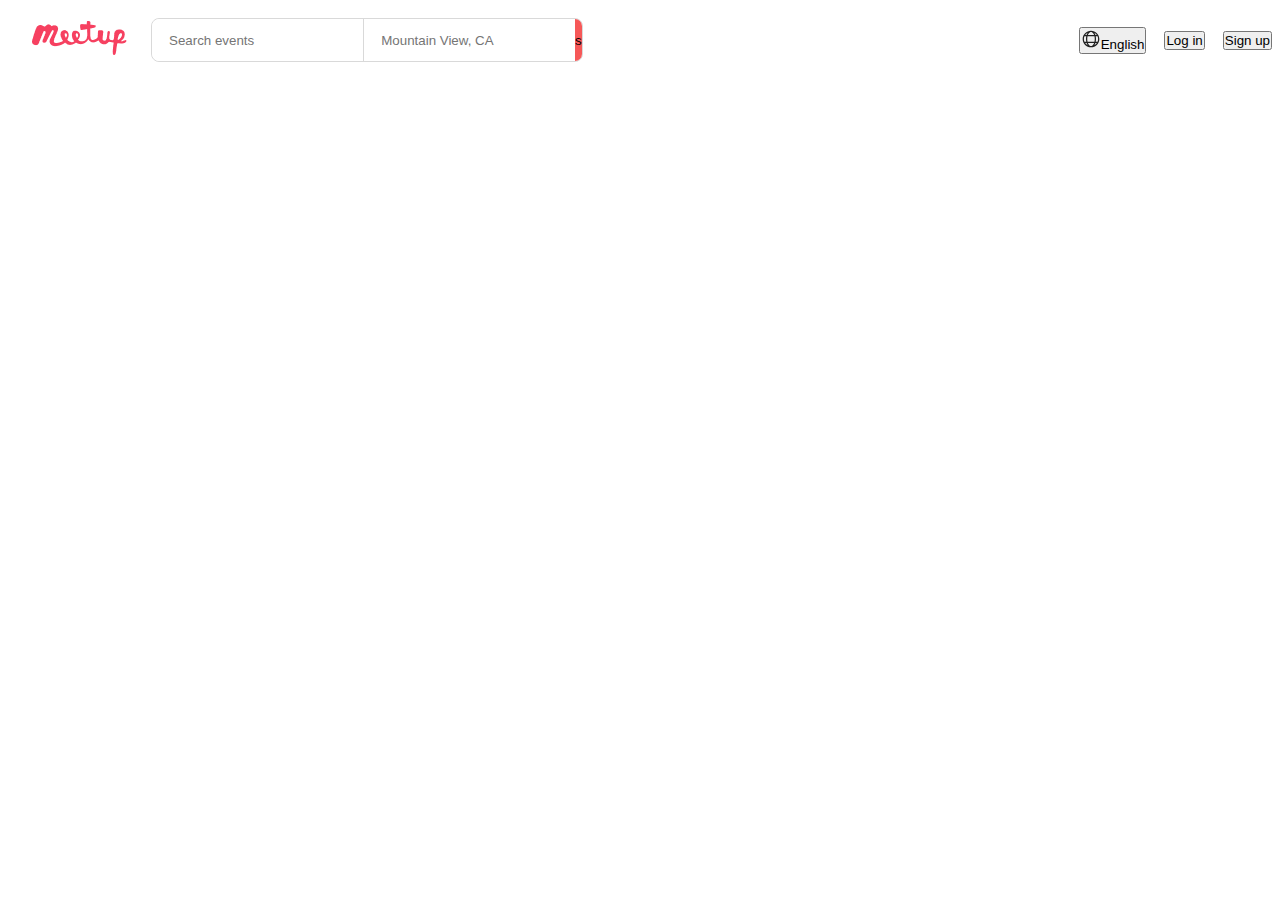
==== index.html @ 3c8dcd97 "init" ====
<!DOCTYPE html>
<html lang="en">
  <head>
    <meta charset="UTF-8" />
    <meta name="viewport" content="width=device-width, initial-scale=1.0" />

    <link rel="stylesheet" type="text/css" href="styles/style.css" />

    <title>Project</title>
  </head>
  <body>
    <header>
      <a href="!#" class="logo">
        <img src="./assets/img/logo.png" alt="logo" />
      </a>

      <div class="container-button">
        <button type="button">
          <img src="./assets/img/eng.svg" alt="Eng" />English
        </button>
        <button type="button">Log in</button>
        <button type="button">Sign up</button>
      </div>

      <form class="search-form header-form">
        <!-- <img class="left-logo" src="./assets/img/search.svg" alt="search" /> -->
        <input
          class="search-events"
          type="search"
          placeholder="Search events"
        />
        <input
          class="mountain-view"
          type="search"
          placeholder="Mountain View, CA"
        />
        <button class="btn-search-submit" type="submit">s</button>
        <!-- <img class="right-logo" src="./assets/img/search.svg" alt="search" /> -->
      </form>
    </header>

    <div class="container-content"></div>
    <footer class="container-fotter"></footer>
    <script src="./scripts/index.js"></script>
  </body>
</html>
---- styles/style.css ----
* {
  margin: 0;
  padding: 0;
  box-sizing: border-box;
}

header {
  max-width: 1520px;
  padding: 6px 8px;
  display: flex;
  flex-wrap: wrap;
  align-items: center;
  row-gap: 16px;
}

.logo {
  padding: 15px 24px;
  img {
    width: auto;
    height: auto;
    max-width: 100px;
    max-height: 35px;
  }

  @media (width >= 768px) {
    order: -2;
  }
}

.search-form {
  border: 1px solid #d9d9d9;
  border-radius: 8px;
  /* & > * {
    &:first-child {
      border-top-left-radius: 8px;
      border-bottom-left-radius: 8px;
    }
    &:last-child {
      border-top-right-radius: 8px;
      border-bottom-right-radius: 8px;
    }
  } */
}

.header-form {
  display: flex;
  justify-content: space-between;
  flex-basis: 100%;

  @media (width >= 768px) {
    flex-basis: auto;
    order: -1;

    .mountain-view {
      display: block;
    }
  }
}

/* .left-logo {
  position: absolute;
  top: 13px;
  left: 10px;
}

.right-logo {
  position: absolute;
  top: 13px;
  right: 10px;
} */

.search-events,
.mountain-view {
  width: 100%;
  outline: none;
  border: none;
  color: #707070;
  padding: 0 17px;
  height: 42px;
  border-radius: 8px;
  @media (width >= 768px) {
    max-width: 300px;
  }
}

.search-events {
}

.mountain-view {
  display: none;
  border-left: 1px solid #d9d9d9;
  border-radius: 0;
}

.btn-search-submit {
  aspect-ratio: 1;
  background-color: #f65858;
  border: none;
  border-top-right-radius: 8px;
  border-bottom-right-radius: 8px;
}

.container-button {
  display: flex;
  align-items: center;
  margin-left: auto;
  column-gap: 18px;
}
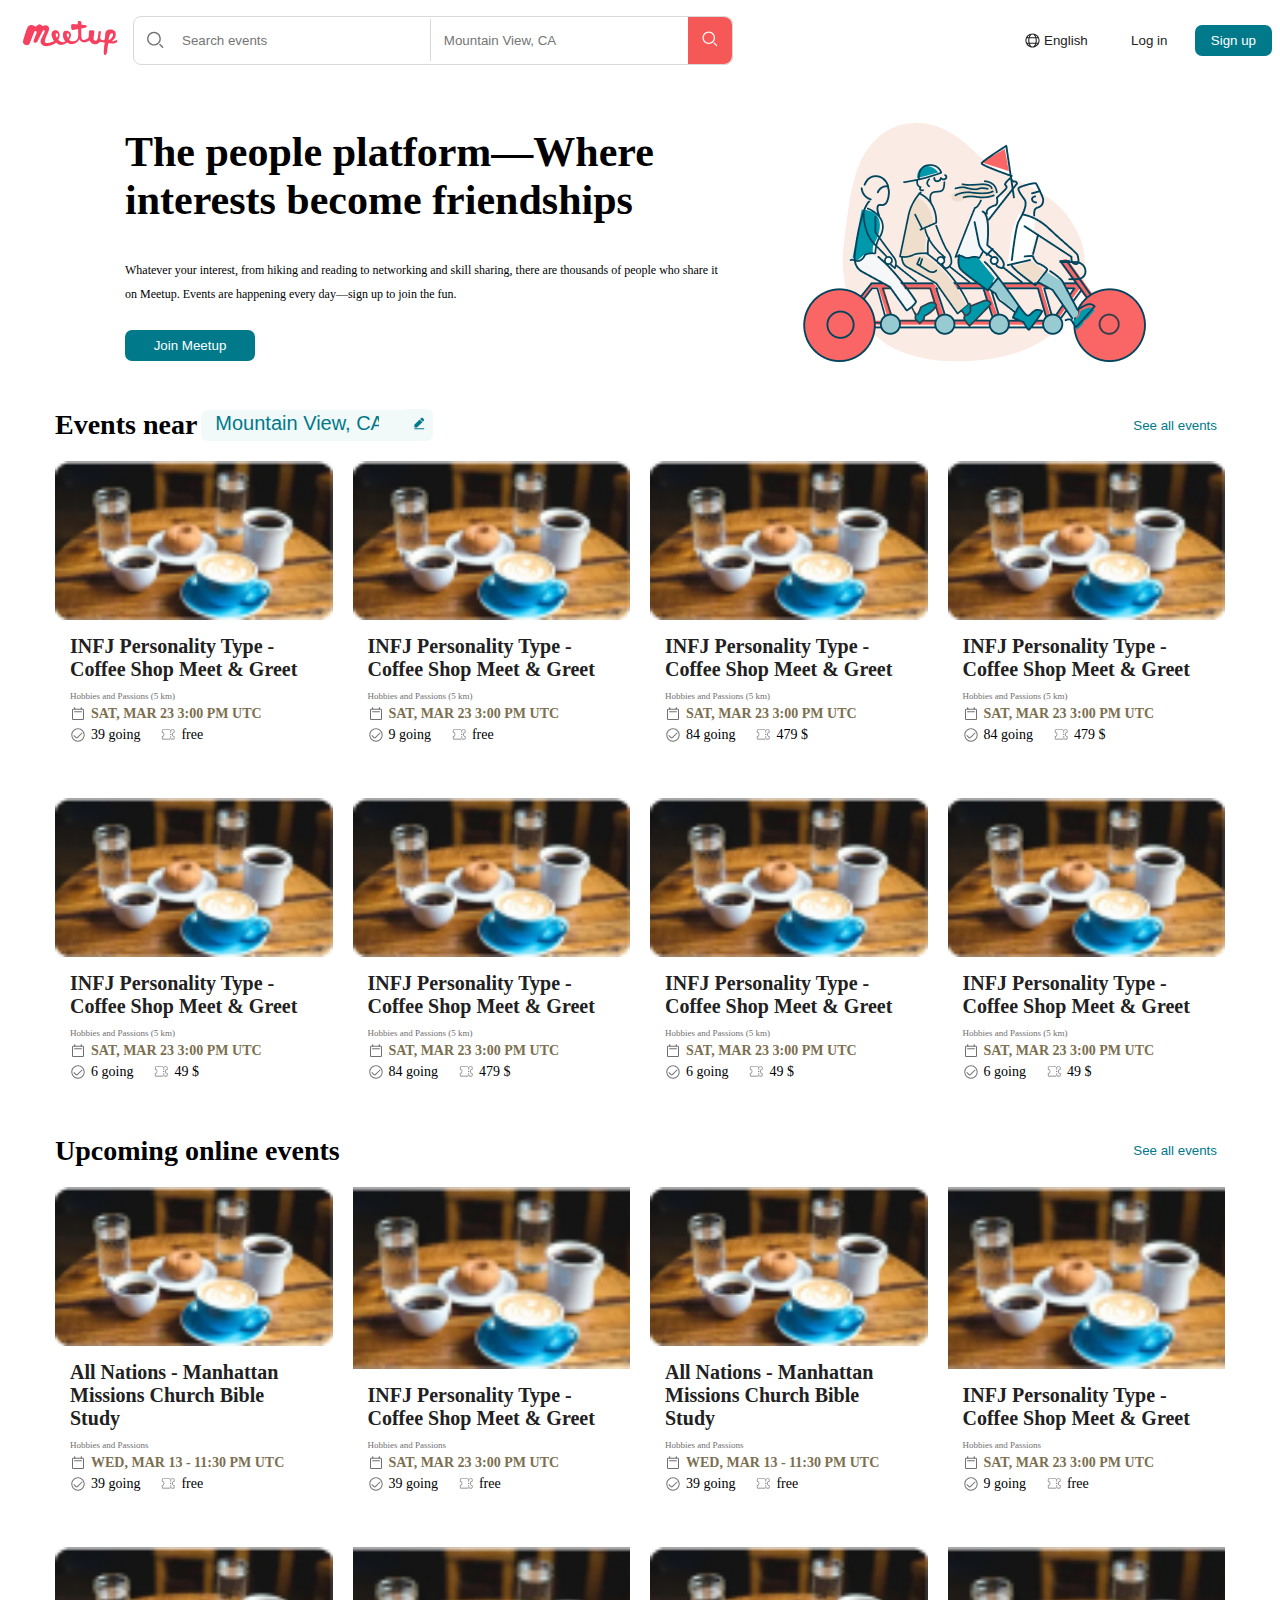
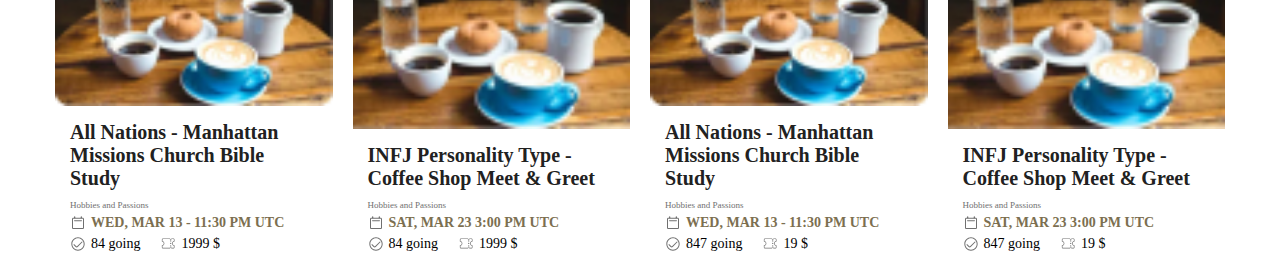
==== commit afc1c31e: "add events" ====
--- a/index.html
+++ b/index.html
@@ -15,15 +15,15 @@
       </a>
 
       <div class="container-button">
-        <button type="button">
+        <button class="language" type="button">
           <img src="./assets/img/eng.svg" alt="Eng" />English
         </button>
-        <button type="button">Log in</button>
-        <button type="button">Sign up</button>
+        <button class="log-in" type="button">Log in</button>
+        <button class="sing-up" type="button">Sign up</button>
       </div>
 
       <form class="search-form header-form">
-        <!-- <img class="left-logo" src="./assets/img/search.svg" alt="search" /> -->
+        <img class="search-logo" src="./assets/img/search.svg" alt="search" />
         <input
           class="search-events"
           type="search"
@@ -34,12 +34,54 @@
           type="search"
           placeholder="Mountain View, CA"
         />
-        <button class="btn-search-submit" type="submit">s</button>
-        <!-- <img class="right-logo" src="./assets/img/search.svg" alt="search" /> -->
+        <button class="btn-search-submit" type="submit">
+          <img src="./assets/img/w-logo-search.svg" alt="search" />
+        </button>
       </form>
     </header>
 
-    <div class="container-content"></div>
+    <div class="container-content">
+      <section class="uns-info">
+        <div class="info-container">
+          <h1>The people platform—Where interests become friendships</h1>
+          <p>
+            Whatever your interest, from hiking and reading to networking and
+            skill sharing, there are thousands of people who share it on Meetup.
+            Events are happening every day—sign up to join the fun.
+          </p>
+          <button class="sing-up" type="button">Join Meetup</button>
+        </div>
+        <img src="./assets/img/img-uns.png" alt="img uns" />
+      </section>
+      <section class="offline-events">
+        <div class="header-selection">
+          <h2>Events near</h2>
+          <form>
+            <input
+              class="mountain-view-section"
+              type="search"
+              placeholder="Mountain View, CA"
+            />
+            <button class="btn-search-section" type="submit">
+              <img src="./assets/img/pen.svg" alt="search" />
+            </button>
+          </form>
+          <button class="see-all-events-btn-offline-events" type="button">
+            See all events
+          </button>
+        </div>
+        <div class="container-event"></div>
+      </section>
+      <section class="online-events">
+        <div class="header-selection">
+          <h2>Upcoming online events</h2>
+          <button class="see-all-events-btn-online-events" type="button">
+            See all events
+          </button>
+        </div>
+        <div class="container-event-online"></div>
+      </section>
+    </div>
     <footer class="container-fotter"></footer>
     <script src="./scripts/index.js"></script>
   </body>
--- a/styles/style.css
+++ b/styles/style.css
@@ -4,17 +4,30 @@
   box-sizing: border-box;
 }
 
+body {
+  display: flex;
+  flex-direction: column;
+  align-items: center;
+}
+
+/* HEADER */
+
 header {
+  width: 100%;
   max-width: 1520px;
   padding: 6px 8px;
   display: flex;
   flex-wrap: wrap;
   align-items: center;
   row-gap: 16px;
+
+  @media (width >= 768px) {
+    flex-wrap: nowrap;
+  }
 }
 
 .logo {
-  padding: 15px 24px;
+  padding-left: 24px;
   img {
     width: auto;
     height: auto;
@@ -24,50 +37,37 @@
 
   @media (width >= 768px) {
     order: -2;
+    padding: 15px;
   }
 }
 
 .search-form {
   border: 1px solid #d9d9d9;
   border-radius: 8px;
-  /* & > * {
-    &:first-child {
-      border-top-left-radius: 8px;
-      border-bottom-left-radius: 8px;
-    }
-    &:last-child {
-      border-top-right-radius: 8px;
-      border-bottom-right-radius: 8px;
-    }
-  } */
+
+  .search-logo {
+    padding: 0 10px;
+  }
 }
 
 .header-form {
   display: flex;
+  align-items: center;
   justify-content: space-between;
   flex-basis: 100%;
 
   @media (width >= 768px) {
     flex-basis: auto;
+    width: 100%;
+    max-width: 600px;
     order: -1;
 
     .mountain-view {
       display: block;
-    }
-  }
-}
-
-/* .left-logo {
-  position: absolute;
-  top: 13px;
-  left: 10px;
-}
-
-.right-logo {
-  position: absolute;
-  top: 13px;
-  right: 10px;
-} */
+      padding-left: 13px;
+    }
+  }
+}
 
 .search-events,
 .mountain-view {
@@ -75,15 +75,13 @@
   outline: none;
   border: none;
   color: #707070;
-  padding: 0 17px;
+
   height: 42px;
   border-radius: 8px;
   @media (width >= 768px) {
     max-width: 300px;
-  }
-}
-
-.search-events {
+    padding: 0 5px;
+  }
 }
 
 .mountain-view {
@@ -98,11 +96,344 @@
   border: none;
   border-top-right-radius: 8px;
   border-bottom-right-radius: 8px;
+  padding: 14px;
+  cursor: pointer;
 }
 
 .container-button {
   display: flex;
   align-items: center;
   margin-left: auto;
-  column-gap: 18px;
-}
+  column-gap: 8px;
+
+  button {
+    border: none;
+    background-color: #ffffff;
+    color: #212121;
+    padding: 5px 10px;
+    min-width: 75px;
+    cursor: pointer;
+    @media (width >= 768px) {
+      padding: 8px 16px;
+    }
+  }
+  .language {
+    display: flex;
+    align-items: center;
+    img {
+      width: 17px;
+      height: 17px;
+      margin-right: 3px;
+    }
+  }
+  .sing-up {
+    background-color: #00798a;
+    color: #ffffff;
+    border-radius: 7px;
+  }
+}
+
+/* CONTENT */
+
+.container-content {
+  padding: 0 15px;
+  max-width: 1200px;
+  display: flex;
+  flex-direction: column;
+  align-items: center;
+}
+
+.uns-info {
+  margin-top: 30px;
+  display: flex;
+  flex-direction: column;
+  align-items: center;
+  row-gap: 10px;
+  .info-container {
+    & > h1 {
+      font-size: 25px;
+    }
+    & > p {
+      margin-top: 10px;
+      font-size: 12px;
+      line-height: 24px;
+    }
+
+    & > button {
+      display: none;
+      background-color: #00798a;
+      color: #ffffff;
+      border-radius: 7px;
+      padding: 8px 16px;
+      border: none;
+      max-width: 130px;
+      cursor: pointer;
+    }
+  }
+
+  & > img {
+    max-width: 215px;
+  }
+
+  @media (width >= 768px) {
+    flex-direction: row;
+    column-gap: 50px;
+    & > img {
+      max-width: 400px;
+    }
+    .info-container {
+      display: flex;
+      flex-direction: column;
+      max-width: 600px;
+      row-gap: 24px;
+
+      & > h1 {
+        font-size: 42px;
+      }
+      & > p {
+        margin-top: 10px;
+        font-size: 12px;
+        line-height: 24px;
+      }
+
+      & > button {
+        display: block;
+      }
+    }
+  }
+}
+
+.offline-events {
+  margin-top: 30px;
+  width: 100%;
+
+  .header-selection {
+    display: flex;
+    align-items: center;
+
+    & > h2 {
+      font-size: 20px;
+      @media (width >= 768px) {
+        font-size: 28px;
+      }
+    }
+
+    & > form {
+      padding-left: 4px;
+      display: flex;
+      align-items: center;
+
+      & > input {
+        padding: 8px 14px;
+        outline-style: none;
+        background-color: rgba(151, 202, 209, 0.12);
+        border: none;
+        border-top-left-radius: 6px;
+        border-bottom-left-radius: 6px;
+      }
+
+      & > input::placeholder {
+        color: #00798a;
+        font-size: 14px;
+        @media (width >= 768px) {
+          font-size: 20px;
+        }
+      }
+
+      .btn-search-section {
+        aspect-ratio: 1;
+        background-color: rgba(151, 202, 209, 0.12);
+        border: none;
+        border-top-right-radius: 6px;
+        border-bottom-right-radius: 6px;
+        padding: 8px;
+        cursor: pointer;
+      }
+    }
+  }
+
+  .container-event {
+    display: grid;
+    grid-template-columns: repeat(auto-fit, minmax(370px, 1fr));
+    margin-top: 10px;
+    grid-gap: 20px;
+
+    @media (width >= 768px) {
+      grid-template-columns: repeat(4, 1fr);
+    }
+  }
+}
+.event-card {
+  border-top: 1px solid #d9d9d9;
+  padding: 10px 0;
+  overflow: hidden;
+  display: flex;
+  align-items: center;
+  @media (width >= 768px) {
+    flex-direction: column;
+    border: none;
+  }
+}
+
+.event-card img {
+  height: 80px;
+  object-fit: cover;
+  @media (width >= 768px) {
+    width: 100%;
+    height: 100%;
+  }
+}
+
+.event-info {
+  padding: 15px;
+  @media (width >= 768px) {
+    display: flex;
+    flex-direction: column;
+  }
+}
+
+.event-date {
+  font-weight: bold;
+  margin-bottom: 5px;
+  color: #7c6f50;
+  font-size: 9px;
+  text-transform: uppercase;
+  line-height: 13px;
+
+  @media (width >= 768px) {
+    font-size: 14px;
+    display: flex;
+    align-items: center;
+  }
+
+  img {
+    order: -1;
+    @media (width >= 768px) {
+      width: 16px;
+      margin-right: 5px;
+    }
+  }
+}
+
+.event-title {
+  font-size: 10px;
+  margin-bottom: 10px;
+  color: #212121;
+  @media (width >= 768px) {
+    order: -2;
+    font-size: 20px;
+    font-weight: bold;
+  }
+}
+
+.event-type {
+  display: flex;
+  @media (width >= 768px) {
+    display: none;
+  }
+  & > img {
+    order: -1;
+    width: 10px;
+    height: 10px;
+    margin-right: 3px;
+  }
+}
+
+.event-details {
+  @media (width >= 768px) {
+    order: -1;
+    font-size: 14px;
+  }
+}
+
+.event-wraps {
+  @media (width >= 768px) {
+    font-size: 14px;
+    display: flex;
+    align-items: center;
+    column-gap: 20px;
+  }
+
+  img {
+    order: -1;
+    @media (width >= 768px) {
+      width: 16px;
+      margin-right: 5px;
+    }
+  }
+
+  p {
+    display: flex;
+  }
+}
+
+.event-details,
+.event-type,
+.event-attendees {
+  margin-bottom: 5px;
+  color: #707070;
+  font-size: 9px;
+}
+
+.event-count {
+  color: #707070;
+  font-size: 9px;
+  text-align: center;
+  border: none;
+  background-color: #ffffff;
+  cursor: pointer;
+  @media (width >= 768px) {
+    display: none;
+  }
+}
+
+.online-events {
+  margin-top: 30px;
+  width: 100%;
+
+  .header-selection {
+    display: flex;
+    justify-content: space-between;
+    align-items: center;
+    & > h2 {
+      font-size: 20px;
+      @media (width >= 768px) {
+        font-size: 28px;
+      }
+    }
+  }
+
+  .container-event-online {
+    display: grid;
+    grid-template-columns: repeat(auto-fit, minmax(370px, 1fr));
+    grid-gap: 20px;
+    margin-top: 10px;
+    @media (width >= 768px) {
+      grid-template-columns: repeat(4, 1fr);
+    }
+  }
+}
+.see-all-events-btn-online-events {
+  display: none;
+  border: none;
+  background-color: #ffffff;
+  padding: 4px 8px;
+  cursor: pointer;
+  color: #00798a;
+  @media (width >= 768px) {
+    display: block;
+  }
+}
+
+.see-all-events-btn-offline-events {
+  display: none;
+  border: none;
+  background-color: #ffffff;
+  padding: 4px 8px;
+  cursor: pointer;
+  color: #00798a;
+  margin-left: auto;
+  @media (width >= 768px) {
+    display: block;
+  }
+}
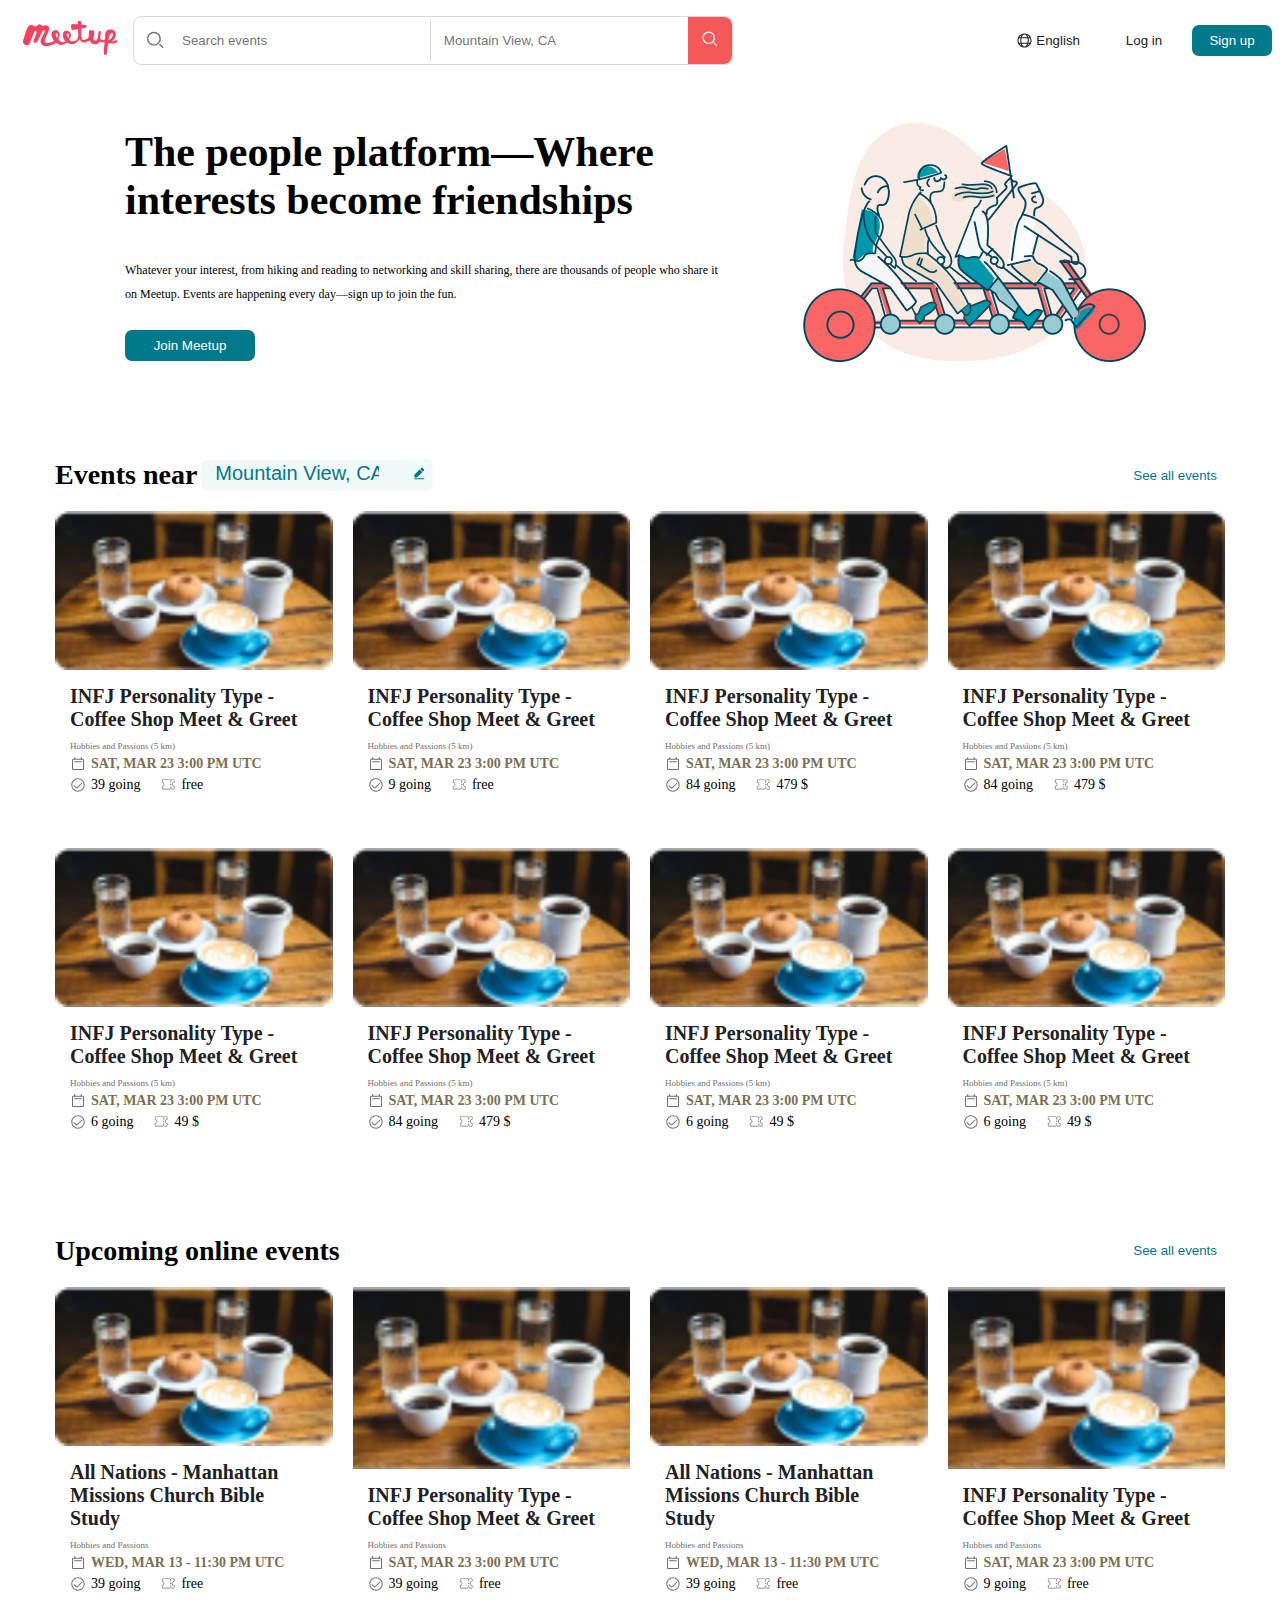
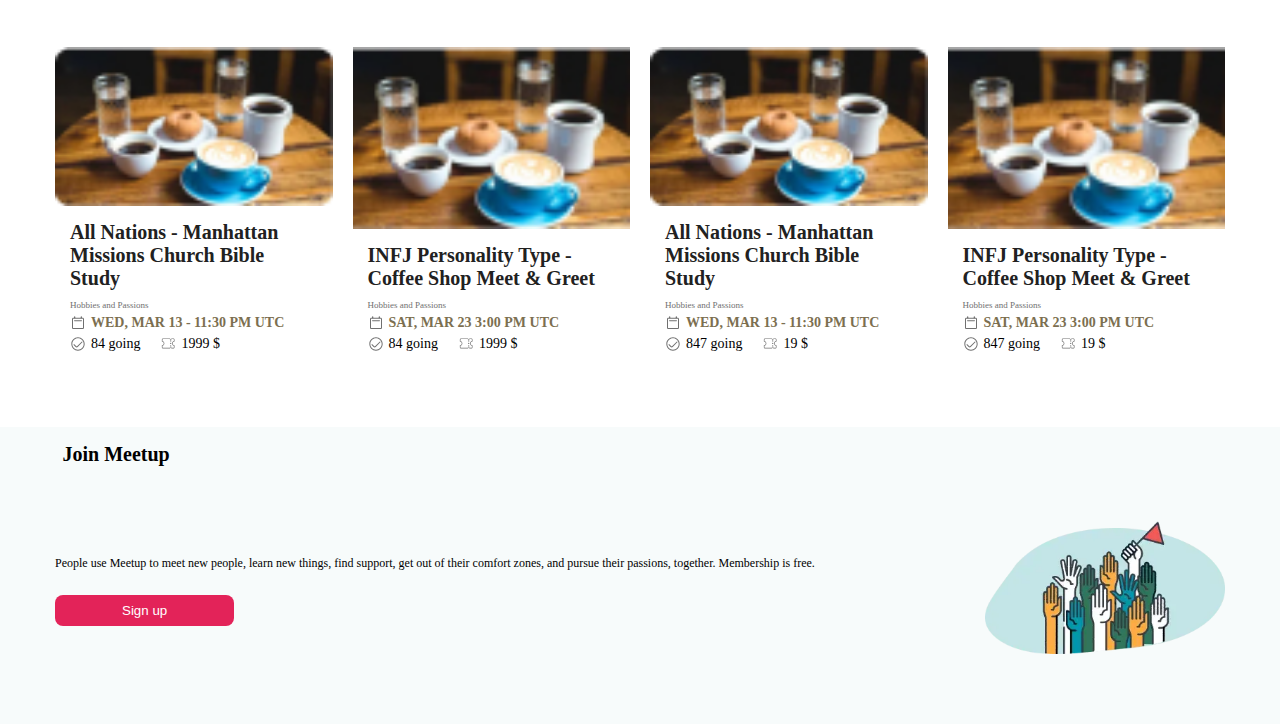
==== commit 81b6df55: "add join-us" ====
--- a/index.html
+++ b/index.html
@@ -82,6 +82,23 @@
         <div class="container-event-online"></div>
       </section>
     </div>
+    <section class="join-uns">
+      <div class="container-content">
+        <h2>Join Meetup</h2>
+        <div class="cont-cont-join-uns">
+          <img src="./assets/img/joinMeetup.png" alt="joinMeetup" />
+          <div class="text-wrap">
+            <p>
+              People use Meetup to meet new people, learn new things, find
+              support, get out of their comfort zones, and pursue their
+              passions, together. Membership is free.
+            </p>
+            <button class="join-uns-btn" type="button">Sign up</button>
+          </div>
+        </div>
+      </div>
+    </section>
+
     <footer class="container-fotter"></footer>
     <script src="./scripts/index.js"></script>
   </body>
--- a/styles/style.css
+++ b/styles/style.css
@@ -111,7 +111,7 @@
     background-color: #ffffff;
     color: #212121;
     padding: 5px 10px;
-    min-width: 75px;
+    min-width: 80px;
     cursor: pointer;
     @media (width >= 768px) {
       padding: 8px 16px;
@@ -141,6 +141,9 @@
   display: flex;
   flex-direction: column;
   align-items: center;
+  row-gap: 50px;
+  margin-bottom: 50px;
+  width: 100%;
 }
 
 .uns-info {
@@ -420,6 +423,7 @@
   padding: 4px 8px;
   cursor: pointer;
   color: #00798a;
+
   @media (width >= 768px) {
     display: block;
   }
@@ -437,3 +441,59 @@
     display: block;
   }
 }
+
+.join-uns {
+  background-color: rgba(151, 202, 209, 0.08);
+  width: 100%;
+  display: flex;
+  flex-direction: column;
+  align-items: center;
+
+  h2 {
+    font-size: 20px;
+    margin-top: 16px;
+    width: 100%;
+    margin-left: 15px;
+  }
+
+  img {
+    max-width: 240px;
+  }
+
+  .text-wrap {
+    display: flex;
+    flex-direction: column;
+    align-items: center;
+
+    p {
+      font-size: 12px;
+      line-height: 24px;
+      margin-bottom: 20px;
+      margin-top: 7px;
+    }
+
+    @media (width >= 768px) {
+      align-items: flex-start;
+    }
+  }
+}
+
+.cont-cont-join-uns {
+  display: flex;
+  flex-direction: column;
+  align-items: center;
+  justify-content: space-between;
+  margin-bottom: 20px;
+  width: 100%;
+  @media (width >= 768px) {
+    flex-direction: row-reverse;
+  }
+}
+
+.join-uns-btn {
+  background-color: #e32359;
+  padding: 8px 67px;
+  color: #ffffff;
+  border: none;
+  border-radius: 8px;
+}
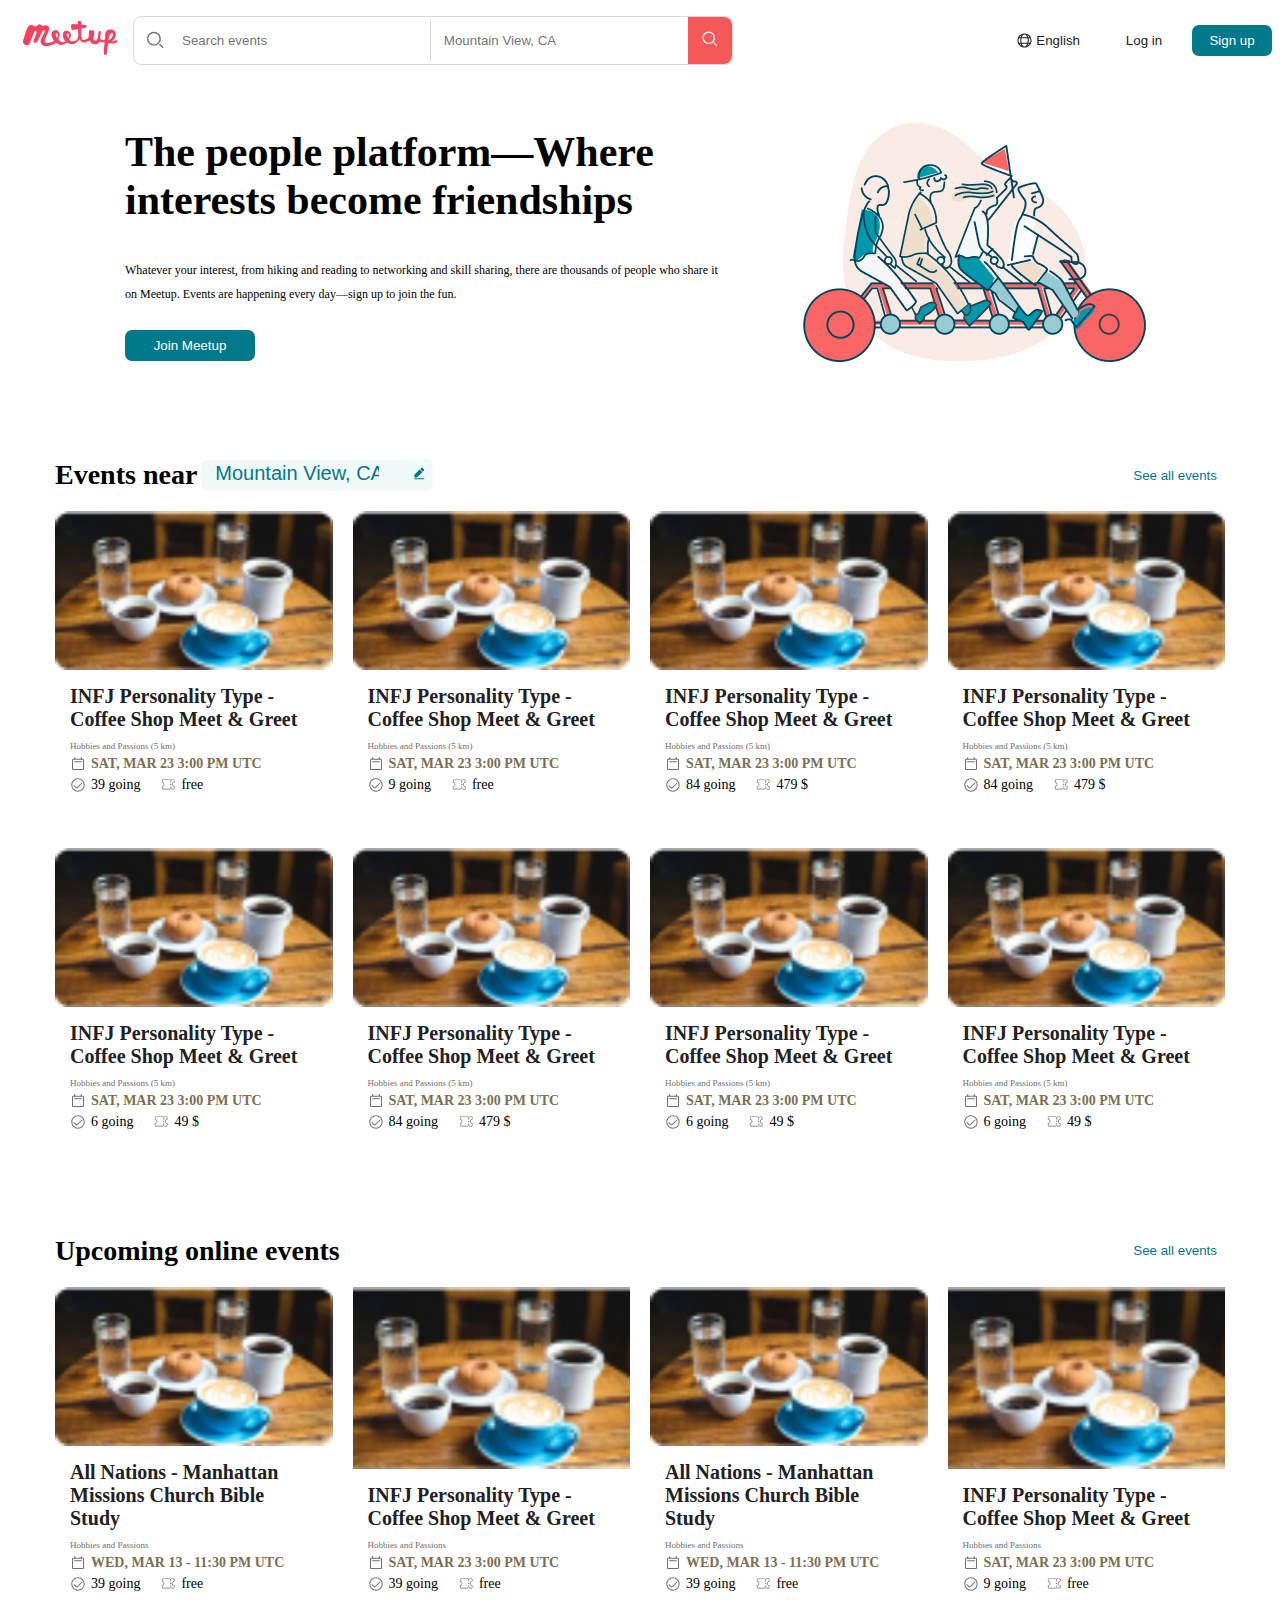
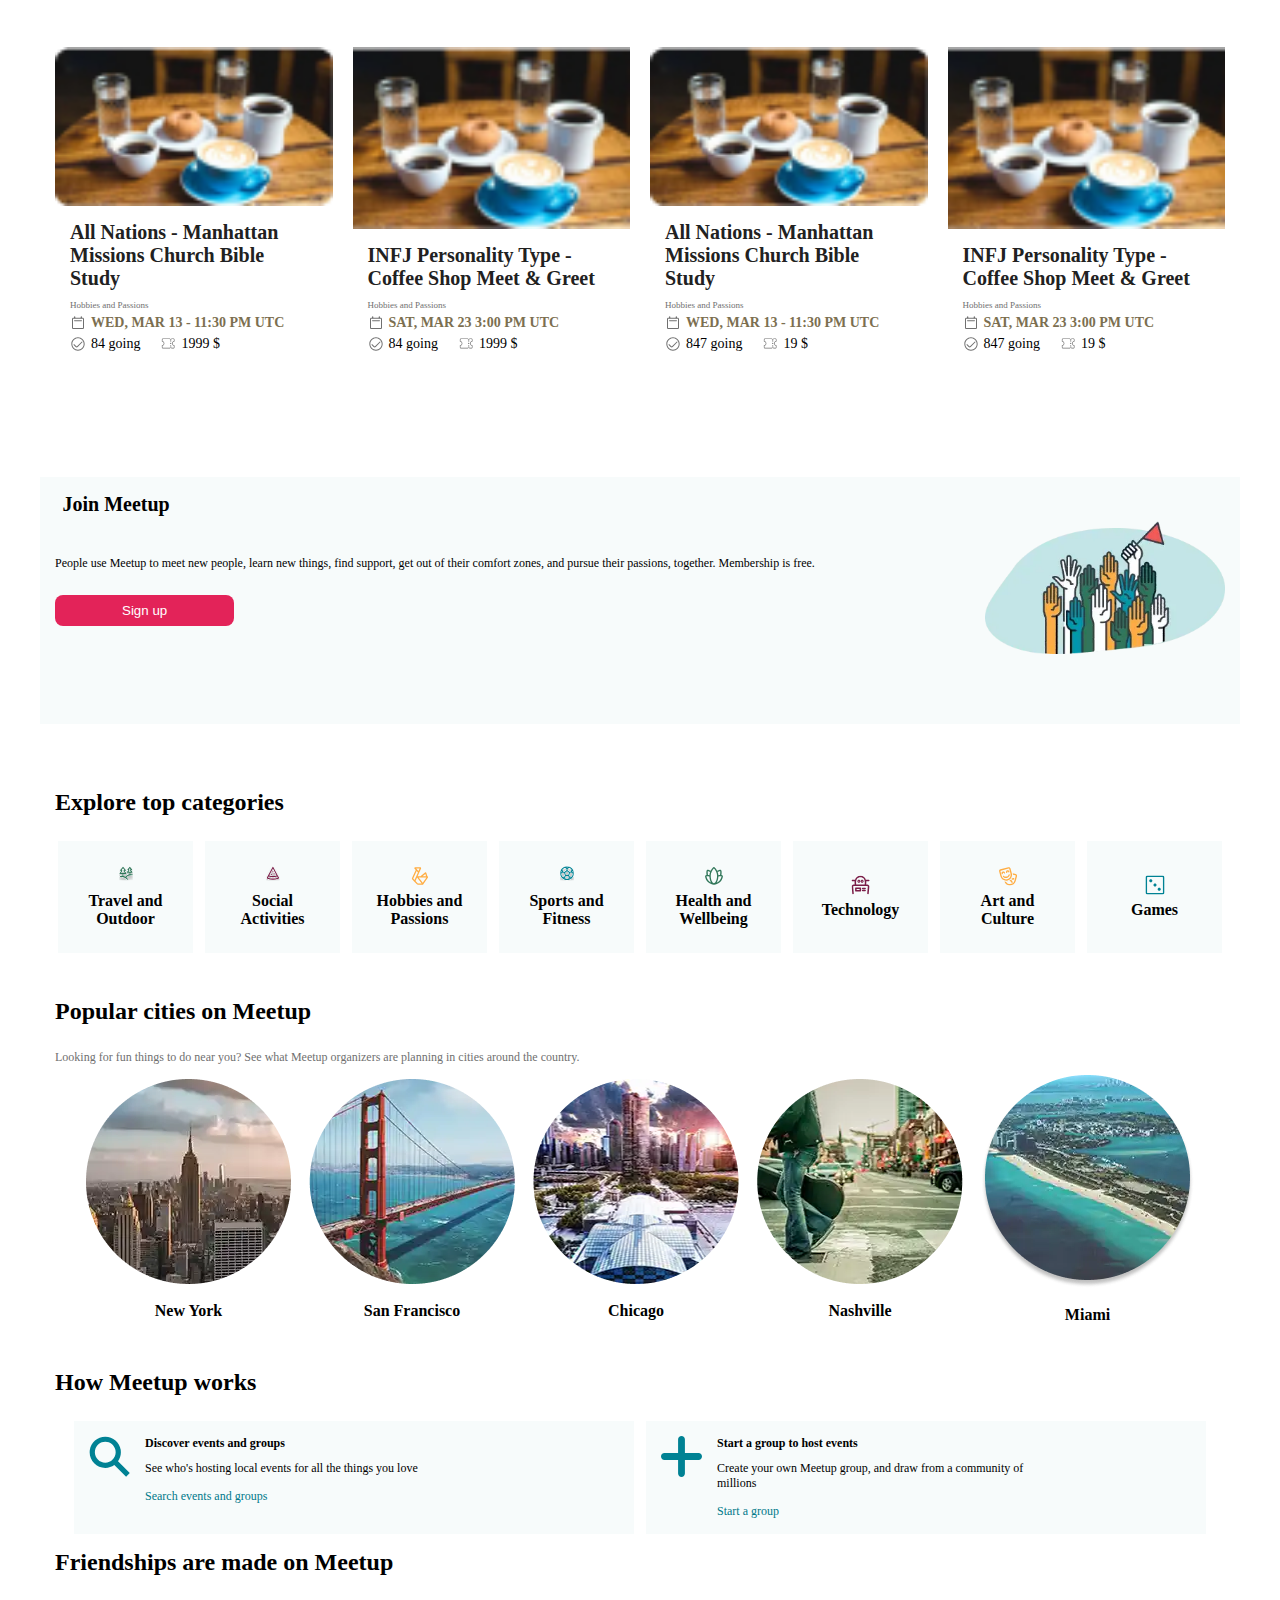
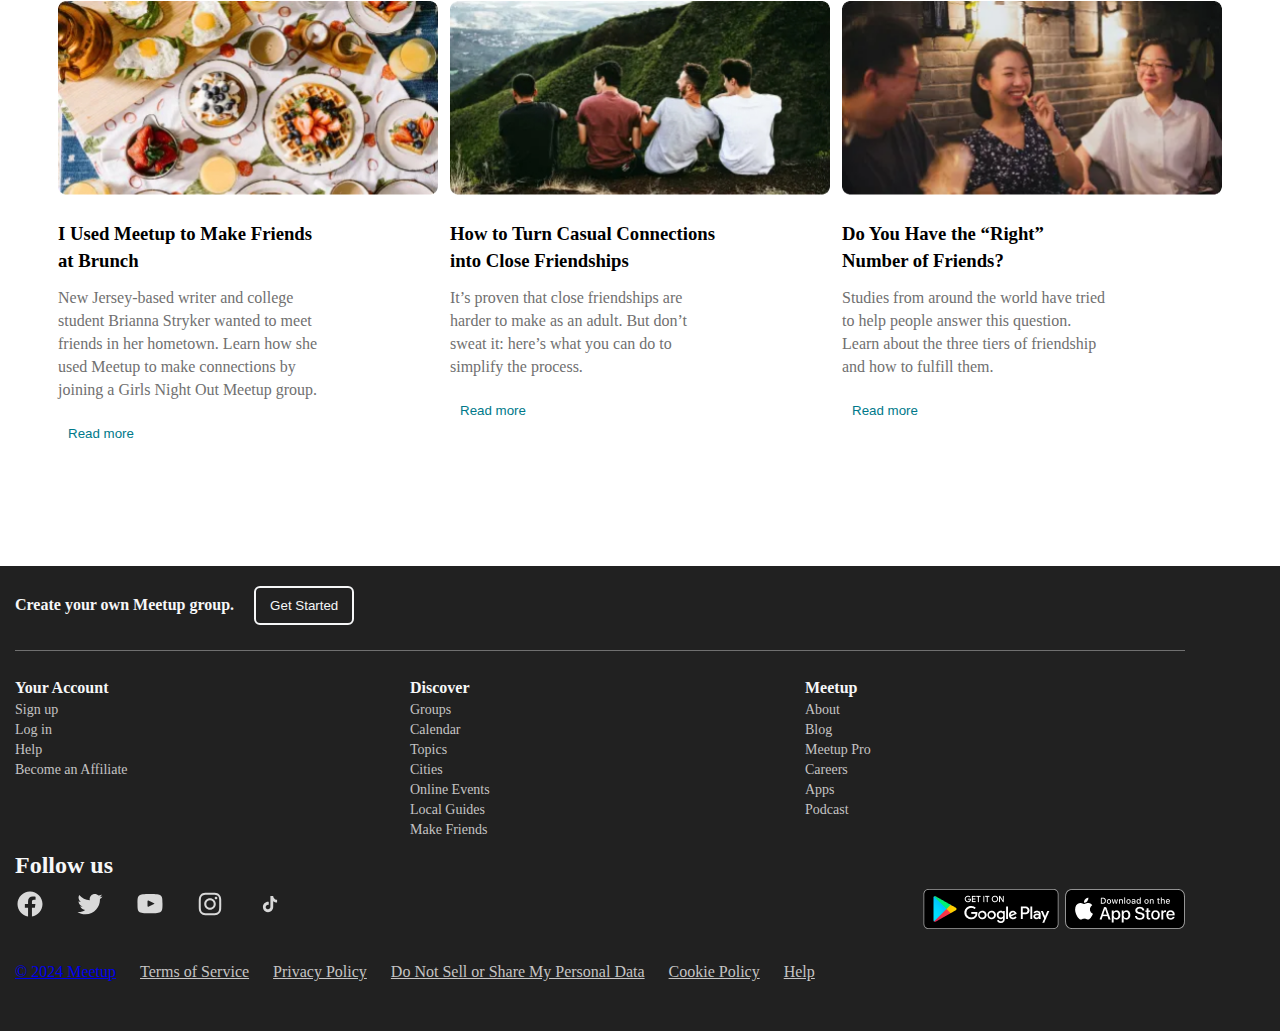
==== commit f790f8c1: "first page" ====
--- a/index.html
+++ b/index.html
@@ -99,7 +99,195 @@
       </div>
     </section>
 
-    <footer class="container-fotter"></footer>
+    <div class="container-content">
+      <h2 class="sub-header">Explore top categories</h2>
+      <section class="categories">
+        <div class="category">
+          <img src="./assets/img/travel_and_outdoor.svg.svg" alt="icon" />
+          <h4>Travel and Outdoor</h4>
+        </div>
+        <div class="category">
+          <img src="./assets/img/social_activities.svg.svg" alt="icon" />
+          <h4>Social Activities</h4>
+        </div>
+        <div class="category">
+          <img src="./assets/img/hobbies_and_passions.svg.svg" alt="icon" />
+          <h4>Hobbies and Passions</h4>
+        </div>
+        <div class="category">
+          <img src="./assets/img/sports_and_fitness.svg.svg" alt="icon" />
+          <h4>Sports and Fitness</h4>
+        </div>
+        <div class="category">
+          <img src="./assets/img/health_and_wellness.svg.svg" alt="icon" />
+          <h4>Health and Wellbeing</h4>
+        </div>
+        <div class="category">
+          <img src="./assets/img/technology.svg.svg" alt="icon" />
+          <h4>Technology</h4>
+        </div>
+        <div class="category">
+          <img src="./assets/img/art_and_culture.svg.svg" alt="icon" />
+          <h4>Art and Culture</h4>
+        </div>
+        <div class="category">
+          <img src="./assets/img/games.svg.svg" alt="icon" />
+          <h4>Games</h4>
+        </div>
+      </section>
+
+      <h2 class="sub-header">Popular cities on Meetup</h2>
+      <p class="info-section">
+        Looking for fun things to do near you? See what Meetup organizers are
+        planning in cities around the country.
+      </p>
+      <section class="cities">
+        <div class="city">
+          <img src="./assets/img/new_york.png" alt="city" />
+          <h4>New York</h4>
+        </div>
+        <div class="city">
+          <img src="./assets/img/san_francisco.png" alt="city" />
+          <h4>San Francisco</h4>
+        </div>
+        <div class="city">
+          <img src="./assets/img/chicago.png" alt="city" />
+          <h4>Chicago</h4>
+        </div>
+        <div class="city">
+          <img src="./assets/img/nashville.png" alt="city" />
+          <h4>Nashville</h4>
+        </div>
+        <div class="city">
+          <img src="./assets/img/miami.png" alt="city" />
+          <h4>Miami</h4>
+        </div>
+      </section>
+      <h2 class="sub-header">How Meetup works</h2>
+      <section class="info-cards">
+        <div class="info-card">
+          <img src="./assets/img/search-info.svg" alt="icon" />
+          <div class="info-card-info">
+            <h4>Discover events and groups</h4>
+            <p>See who's hosting local events for all the things you love</p>
+            <a href="!#">Search events and groups</a>
+          </div>
+        </div>
+        <div class="info-card">
+          <img src="./assets/img/plus.svg" alt="icon" />
+          <div class="info-card-info">
+            <h4>Start a group to host events</h4>
+            <p>
+              Create your own Meetup group, and draw from a community of
+              millions
+            </p>
+            <a href="!#">Start a group</a>
+          </div>
+        </div>
+      </section>
+
+      <h2 class="sub-header">Friendships are made on Meetup</h2>
+      <section class="friendships">
+        <div class="friendship-card">
+          <img src="./assets/img/Brunch.jpg" alt="photo" />
+          <div class="friendship-card-info">
+            <h3>I Used Meetup to Make Friends at Brunch</h3>
+            <p>
+              New Jersey-based writer and college student Brianna Stryker wanted
+              to meet friends in her hometown. Learn how she used Meetup to make
+              connections by joining a Girls Night Out Meetup group.
+            </p>
+            <button>Read more</button>
+          </div>
+        </div>
+        <div class="friendship-card">
+          <img src="./assets/img/Casual.jpg" alt="photo" />
+          <div class="friendship-card-info">
+            <h3>How to Turn Casual Connections into Close Friendships</h3>
+            <p>
+              It’s proven that close friendships are harder to make as an adult.
+              But don’t sweat it: here’s what you can do to simplify the
+              process.
+            </p>
+            <button>Read more</button>
+          </div>
+        </div>
+        <div class="friendship-card">
+          <img src="./assets/img/Number.png" alt="photo" />
+          <div class="friendship-card-info">
+            <h3>Do You Have the “Right” Number of Friends?</h3>
+            <p>
+              Studies from around the world have tried to help people answer
+              this question. Learn about the three tiers of friendship and how
+              to fulfill them.
+            </p>
+            <button>Read more</button>
+          </div>
+        </div>
+      </section>
+    </div>
+
+    <footer class="container-footer">
+      <div class="container-content">
+        <div class="footer-header">
+          <h2>Create your own Meetup group.</h2>
+          <button>Get Started</button>
+        </div>
+        <div class="line"></div>
+        <div class="links-container">
+          <div class="group-links">
+            <h4>Your Account</h4>
+            <a href="!#">Sign up</a>
+            <a href="!#">Log in</a>
+            <a href="!#">Help</a>
+            <a href="!#">Become an Affiliate</a>
+          </div>
+          <div class="group-links">
+            <h4>Discover</h4>
+            <a href="!#">Groups</a>
+            <a href="!#">Calendar</a>
+            <a href="!#">Topics</a>
+            <a href="!#">Cities</a>
+            <a href="!#">Online Events</a>
+            <a href="!#">Local Guides</a>
+            <a href="!#">Make Friends</a>
+          </div>
+          <div class="group-links">
+            <h4>Meetup</h4>
+            <a href="!#">About</a>
+            <a href="!#">Blog</a>
+            <a href="!#">Meetup Pro</a>
+            <a href="!#">Careers</a>
+            <a href="!#">Apps</a>
+            <a href="!#">Podcast</a>
+          </div>
+        </div>
+        <h2 class="header-follow-uns">Follow us</h2>
+        <div class="follow-container">
+          <div class="icon-container">
+            <a href="!#"><img src="./assets/img/Facebook.svg" alt="icon" /></a>
+            <a href="!#"><img src="./assets/img/Twitter.svg" alt="icon" /></a>
+            <a href="!#"><img src="./assets/img/YouTube.svg" alt="icon" /></a>
+            <a href="!#"><img src="./assets/img/Instagram.svg" alt="icon" /></a>
+            <a href="!#"><img src="./assets/img/TikTok.svg" alt="icon" /></a>
+          </div>
+          <div class="app-container">
+            <a href="!#"><img src="./assets/img/GooglePlay.png" alt="app" /></a>
+            <a href="!#"
+              ><img src="./assets/img/download_en-US.png" alt="app"
+            /></a>
+          </div>
+        </div>
+        <div class="links">
+          <a href="!#">© 2024 Meetup</a>
+          <a href="!#">Terms of Service</a>
+          <a href="!#">Privacy Policy</a>
+          <a href="!#">Do Not Sell or Share My Personal Data</a>
+          <a href="!#">Cookie Policy</a>
+          <a href="!#">Help</a>
+        </div>
+      </div>
+    </footer>
     <script src="./scripts/index.js"></script>
   </body>
 </html>
--- a/styles/style.css
+++ b/styles/style.css
@@ -141,7 +141,6 @@
   display: flex;
   flex-direction: column;
   align-items: center;
-  row-gap: 50px;
   margin-bottom: 50px;
   width: 100%;
 }
@@ -152,6 +151,7 @@
   flex-direction: column;
   align-items: center;
   row-gap: 10px;
+  margin-bottom: 50px;
   .info-container {
     & > h1 {
       font-size: 25px;
@@ -209,6 +209,7 @@
 .offline-events {
   margin-top: 30px;
   width: 100%;
+  margin-bottom: 50px;
 
   .header-selection {
     display: flex;
@@ -350,6 +351,8 @@
 }
 
 .event-wraps {
+  display: none;
+
   @media (width >= 768px) {
     font-size: 14px;
     display: flex;
@@ -393,6 +396,7 @@
 .online-events {
   margin-top: 30px;
   width: 100%;
+  margin-bottom: 50px;
 
   .header-selection {
     display: flex;
@@ -448,6 +452,7 @@
   display: flex;
   flex-direction: column;
   align-items: center;
+  margin-bottom: 50px;
 
   h2 {
     font-size: 20px;
@@ -476,6 +481,10 @@
       align-items: flex-start;
     }
   }
+
+  @media (width >= 768px) {
+    max-width: 1200px;
+  }
 }
 
 .cont-cont-join-uns {
@@ -485,6 +494,7 @@
   justify-content: space-between;
   margin-bottom: 20px;
   width: 100%;
+
   @media (width >= 768px) {
     flex-direction: row-reverse;
   }
@@ -497,3 +507,272 @@
   border: none;
   border-radius: 8px;
 }
+
+.icon-date {
+  display: none;
+  @media (width >= 768px) {
+    display: block;
+  }
+}
+
+.sub-header {
+  width: 100%;
+  margin-top: 15px;
+  margin-bottom: 25px;
+}
+
+.categories {
+  display: flex;
+  column-gap: 23px;
+  row-gap: 11px;
+  flex-wrap: wrap;
+  align-items: center;
+  justify-content: center;
+  margin-bottom: 30px;
+  @media (width >= 768px) {
+    column-gap: 12px;
+  }
+
+  .category {
+    display: flex;
+    align-items: center;
+    flex-direction: column;
+    justify-content: center;
+    background-color: rgba(151, 202, 209, 0.08);
+    width: 135px;
+    height: 112px;
+
+    img {
+      width: 20px;
+      height: 20px;
+    }
+
+    h4 {
+      text-align: center;
+      margin: 6px 15px 0 15px;
+    }
+  }
+}
+
+.info-section {
+  color: #707070;
+  font-size: 12px;
+  width: 100%;
+  margin-bottom: 10px;
+}
+
+.cities {
+  display: flex;
+  column-gap: 12px;
+  row-gap: 11px;
+  flex-wrap: wrap;
+  align-items: center;
+  justify-content: center;
+  gap: 18px;
+  margin-bottom: 30px;
+
+  .city {
+    display: flex;
+    align-items: center;
+    flex-direction: column;
+    justify-content: center;
+
+    &:last-child {
+      display: none;
+      @media (width >= 768px) {
+        display: flex;
+      }
+    }
+
+    h4 {
+      text-align: center;
+      margin: 6px 15px 0 15px;
+      font-weight: bold;
+      margin-top: 18px;
+    }
+  }
+}
+
+.info-cards {
+  display: flex;
+  gap: 12px;
+  flex-wrap: wrap;
+  width: 100%;
+  justify-content: center;
+
+  .info-card {
+    display: flex;
+    align-items: flex-start;
+    width: 100%;
+    max-width: 560px;
+    padding: 15px;
+    background-color: rgba(151, 202, 209, 0.08);
+
+    .info-card-info {
+      margin-left: 15px;
+      padding-right: 30%;
+      h4 {
+        font-weight: bold;
+        margin-bottom: 10px;
+        font-size: 12px;
+      }
+      p {
+        font-size: 12px;
+        margin-bottom: 10px;
+      }
+
+      a {
+        font-size: 12px;
+        text-decoration: none;
+        color: #00798a;
+      }
+    }
+  }
+}
+
+.friendships {
+  display: flex;
+  gap: 12px;
+  flex-wrap: wrap;
+  width: 100%;
+  margin-bottom: 50px;
+  justify-content: center;
+
+  .friendship-card {
+    display: flex;
+    flex-direction: column;
+    margin-bottom: 15px;
+    max-width: 380px;
+    img {
+      margin-bottom: 25px;
+    }
+    .friendship-card-info {
+      padding-right: 30%;
+      h3 {
+        margin-bottom: 12px;
+        line-height: 27px;
+      }
+      p {
+        color: #707070;
+        line-height: 23px;
+        margin-bottom: 15px;
+      }
+
+      button {
+        background-color: #fff;
+        color: #00798a;
+        border: none;
+        padding: 10px;
+        cursor: pointer;
+      }
+    }
+  }
+}
+
+.container-footer {
+  background-color: #212121;
+  color: #f6f7f8;
+  width: 100%;
+  justify-content: center;
+  display: flex;
+  flex-direction: column;
+
+  .footer-header {
+    display: flex;
+    width: 100%;
+    margin-top: 20px;
+    align-items: center;
+
+    h2 {
+      font-size: 16px;
+    }
+
+    button {
+      border: 2px solid #f6f7f8;
+      background-color: transparent;
+      color: #f6f7f8;
+      padding: 10px 14px;
+      border-radius: 6px;
+      white-space: nowrap;
+      margin-left: 20px;
+    }
+  }
+
+  .line {
+    width: 100%;
+    height: 1px;
+    background-color: #707070;
+    margin: 25px 0;
+  }
+
+  .links-container {
+    display: flex;
+    justify-content: space-between;
+    width: 100%;
+    margin-bottom: 12px;
+    .group-links {
+      display: flex;
+      flex-direction: column;
+      max-width: 380px;
+      width: 100%;
+      h4 {
+        line-height: 24px;
+      }
+
+      a {
+        color: #c5c4c4;
+        text-decoration: none;
+        line-height: 20px;
+        cursor: pointer;
+        font-size: 14px;
+      }
+    }
+  }
+  .header-follow-uns {
+    width: 100%;
+    margin-bottom: 10px;
+  }
+
+  .follow-container {
+    width: 100%;
+    font-weight: 400;
+    margin-bottom: 30px;
+    display: flex;
+    justify-content: space-between;
+
+    .icon-container {
+      display: flex;
+      column-gap: 30px;
+      img {
+        width: 30px;
+        height: 30px;
+      }
+    }
+
+    .app-container {
+      display: none;
+      @media (width >= 768px) {
+        display: block;
+      }
+    }
+  }
+
+  .links {
+    width: 100%;
+    color: #fff;
+    display: flex;
+    column-gap: 24px;
+
+    a {
+      cursor: pointer;
+    }
+
+    a:not(:first-child) {
+      color: #c5c4c4;
+      display: none;
+      @media (width >= 768px) {
+        display: block;
+      }
+    }
+  }
+}
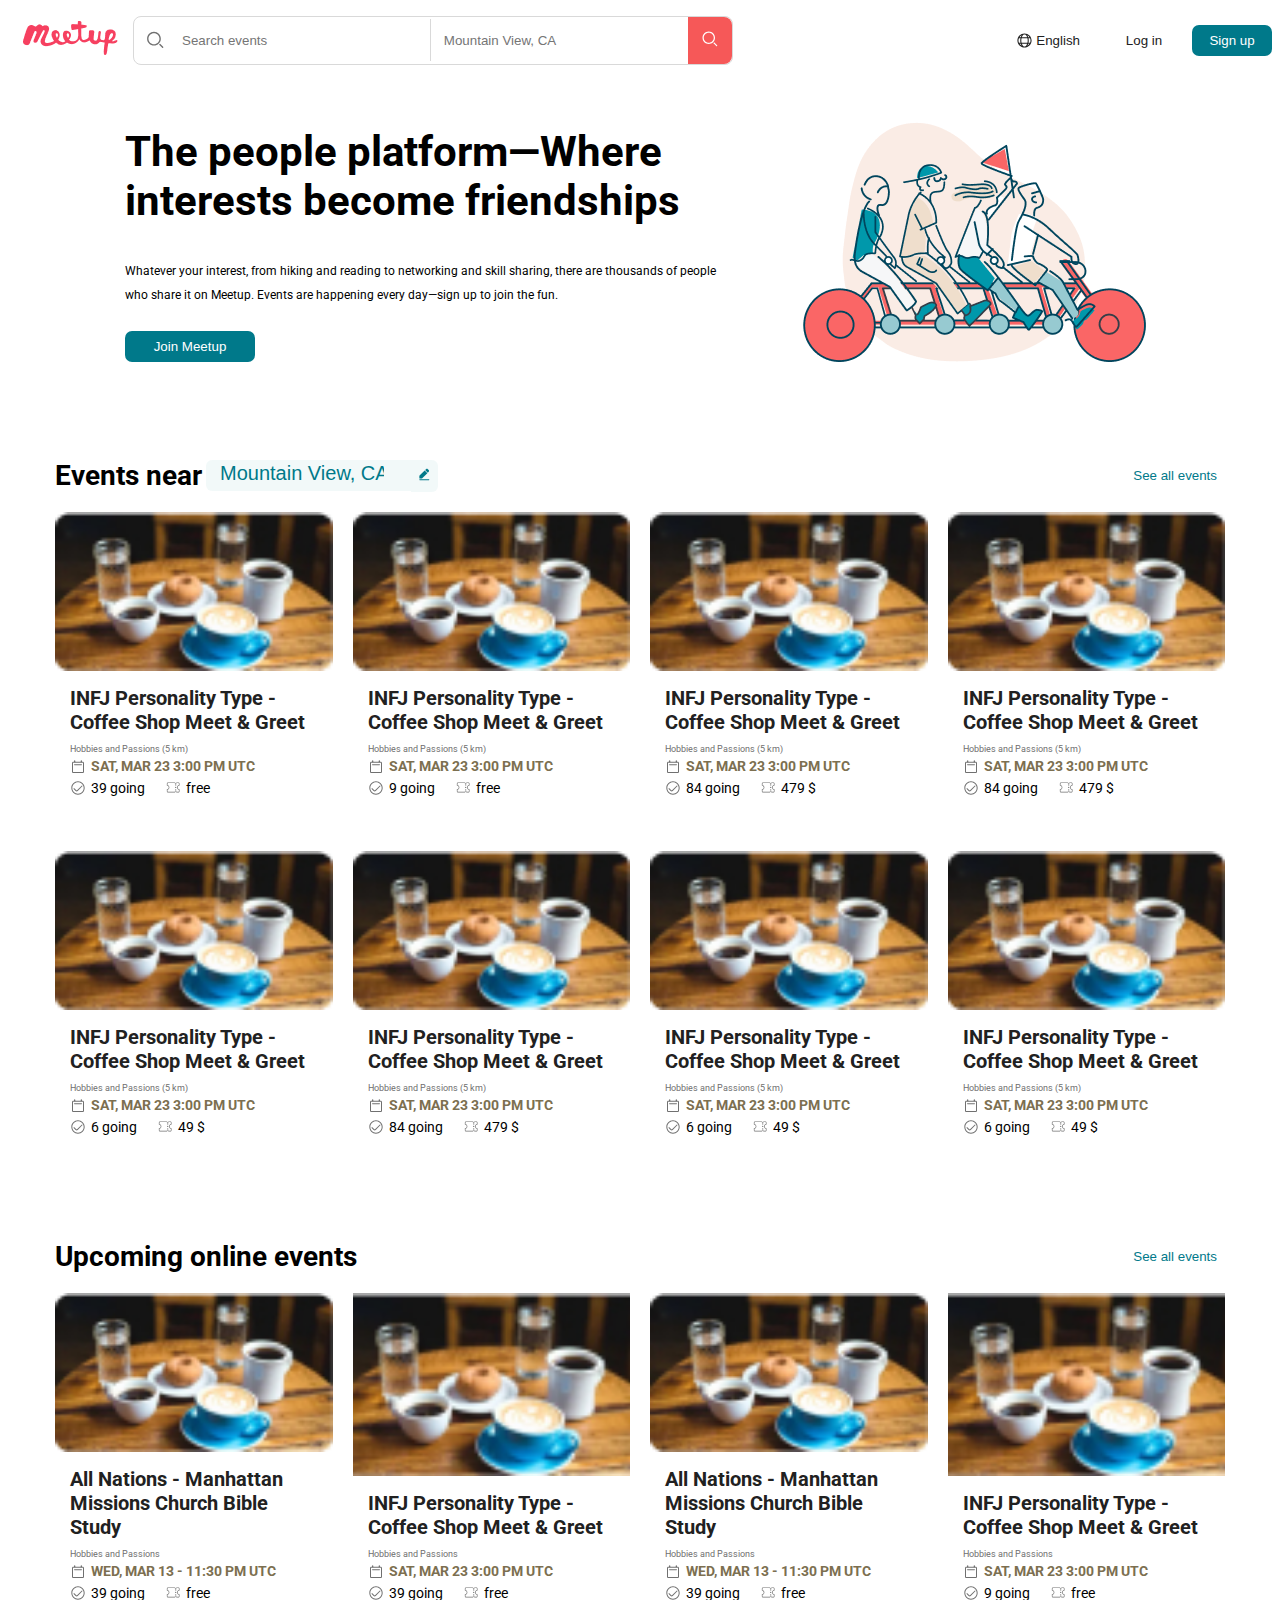
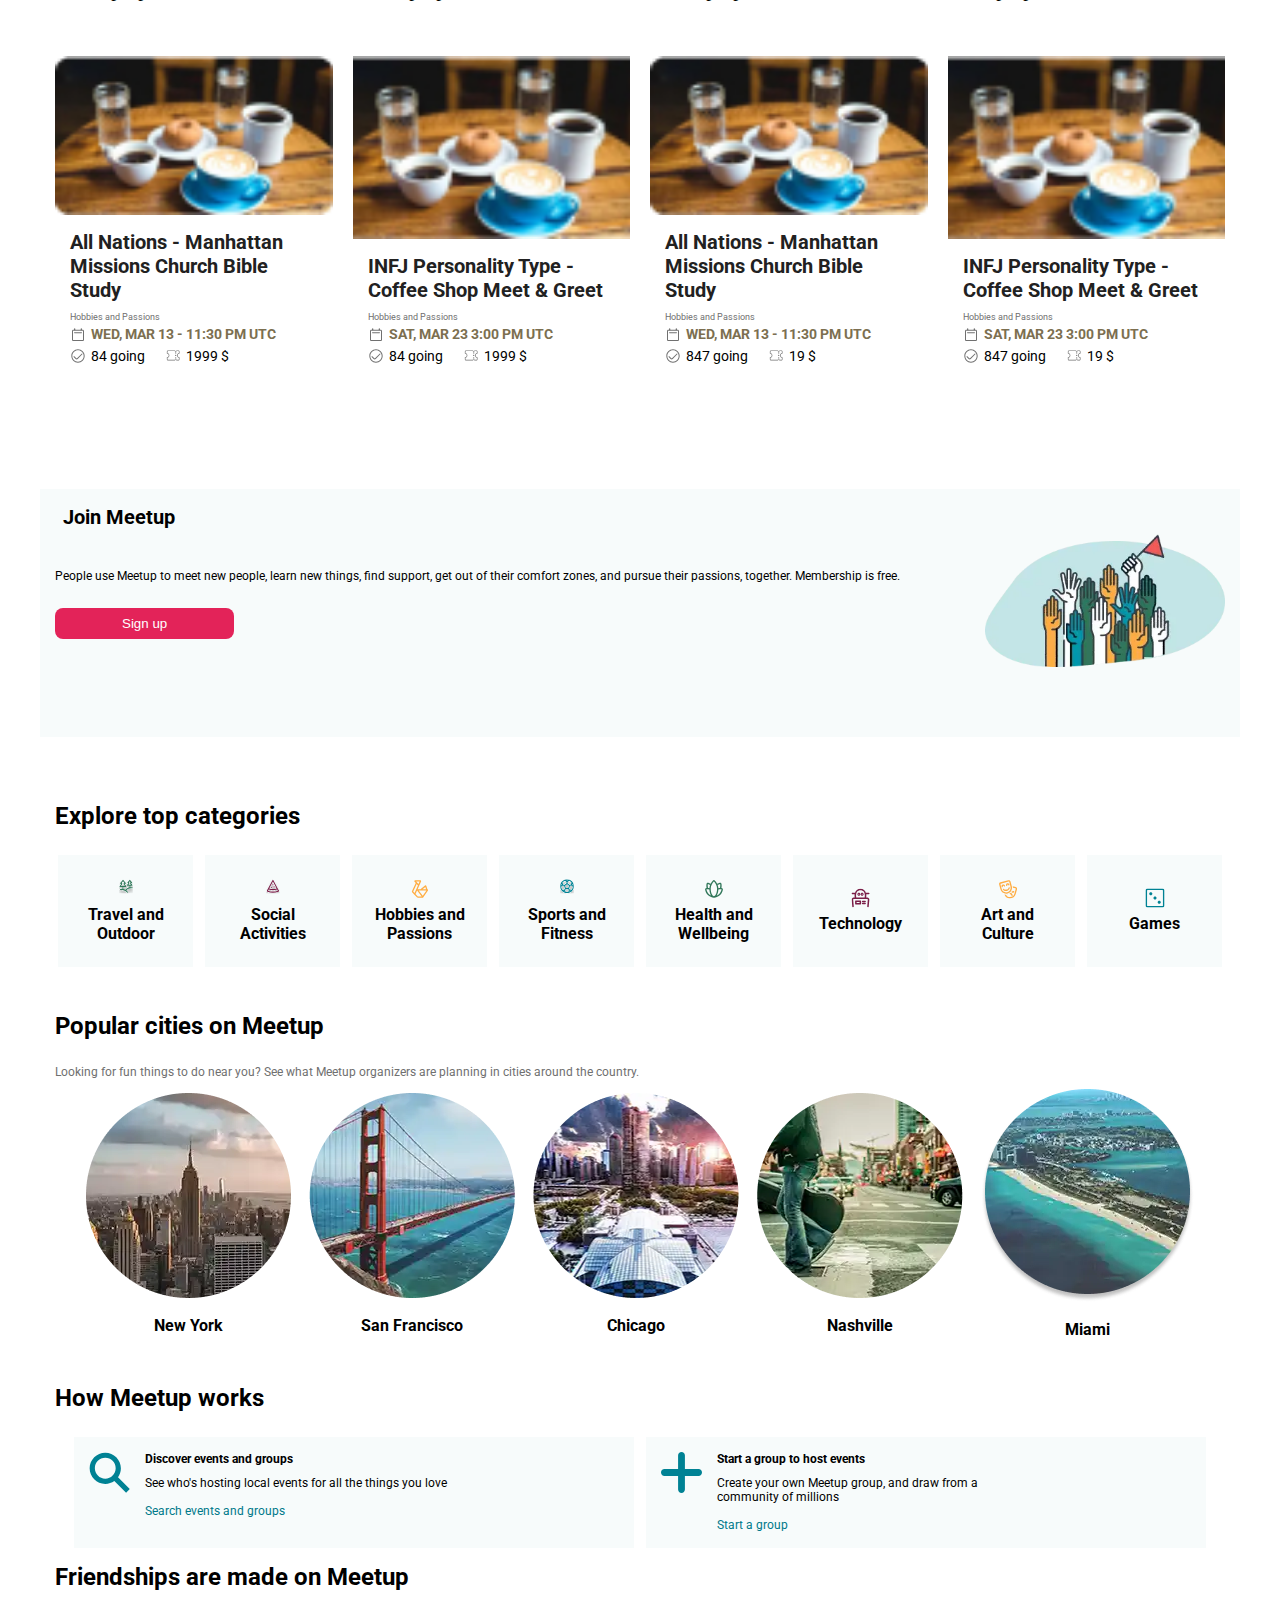
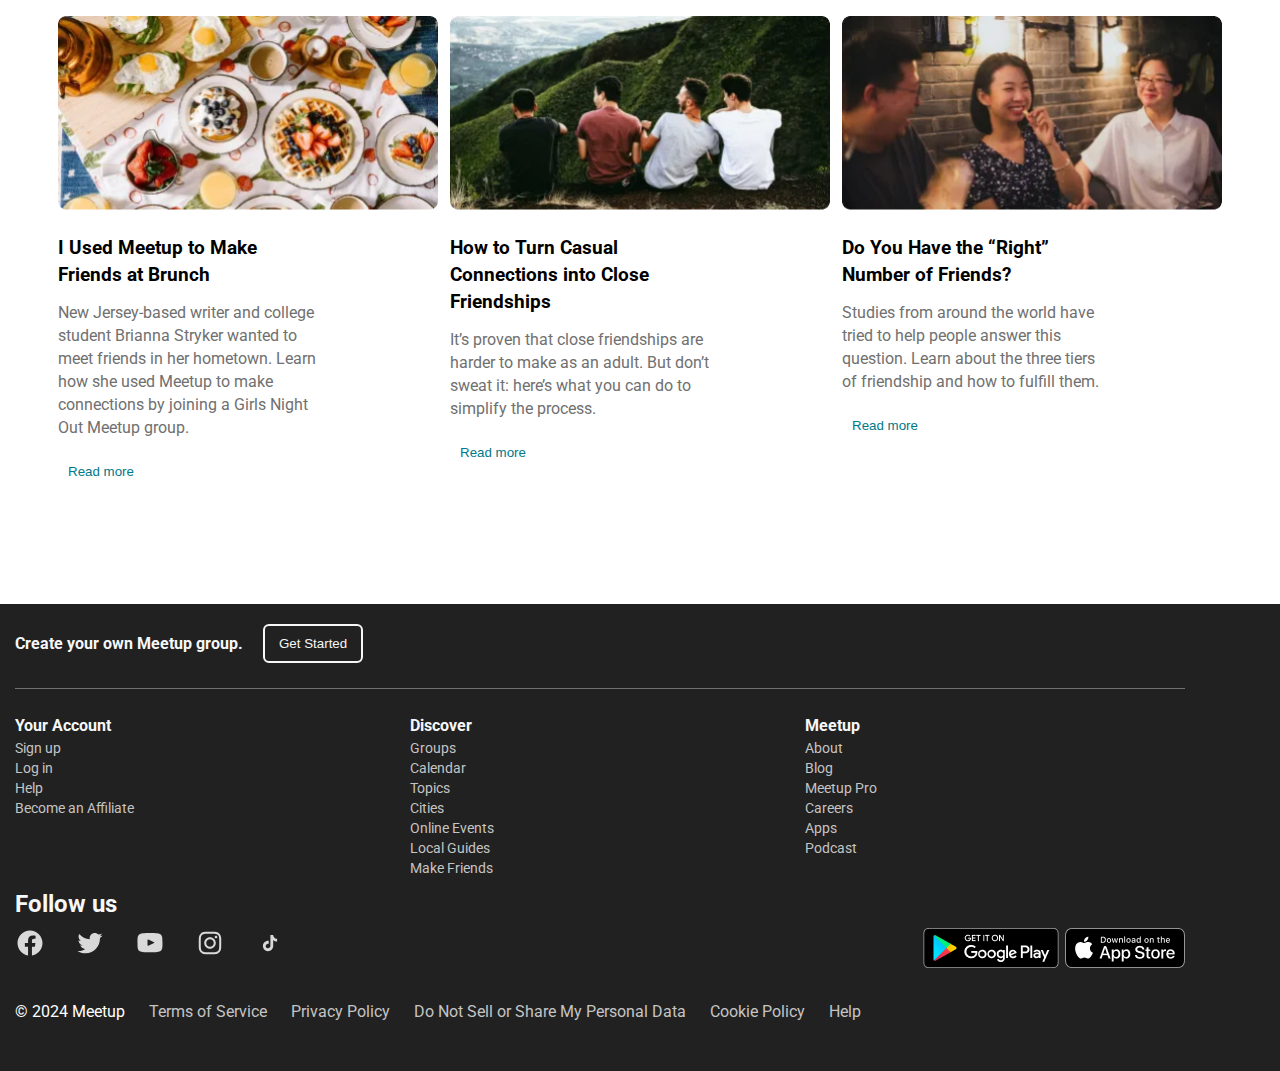
==== commit d98aa5af: "filter page" ====
--- a/index.html
+++ b/index.html
@@ -6,11 +6,18 @@
 
     <link rel="stylesheet" type="text/css" href="styles/style.css" />
 
+    <link rel="preconnect" href="https://fonts.googleapis.com" />
+    <link rel="preconnect" href="https://fonts.gstatic.com" crossorigin />
+    <link
+      href="https://fonts.googleapis.com/css2?family=Roboto:ital,wght@0,100;0,300;0,400;0,500;0,700;0,900;1,100;1,300;1,400;1,500;1,700;1,900&display=swap"
+      rel="stylesheet"
+    />
+
     <title>Project</title>
   </head>
   <body>
     <header>
-      <a href="!#" class="logo">
+      <a href="./index.html" class="logo">
         <img src="./assets/img/logo.png" alt="logo" />
       </a>
 
--- a/styles/style.css
+++ b/styles/style.css
@@ -8,6 +8,7 @@
   display: flex;
   flex-direction: column;
   align-items: center;
+  font-family: "Roboto", sans-serif;
 }
 
 /* HEADER */
@@ -759,12 +760,14 @@
 
   .links {
     width: 100%;
-    color: #fff;
+
     display: flex;
     column-gap: 24px;
 
     a {
       cursor: pointer;
+      text-decoration: none;
+      color: #fff;
     }
 
     a:not(:first-child) {
@@ -776,3 +779,45 @@
     }
   }
 }
+
+/* ==============================Page 2 ====================================== */
+.events-header {
+  width: 100%;
+  margin-top: 22px;
+}
+.sub-events-header {
+  margin-top: 16px;
+  text-decoration: underline;
+  color: #00798a;
+  width: 100%;
+  /* border-bottom: 2px solid #00798a; */
+}
+.select-wrap {
+  background-color: #f6f7f8;
+  padding-right: 16px;
+  border-radius: 40px;
+}
+
+.seleckt-container {
+  margin-top: 12px;
+  display: flex;
+  width: 100%;
+  justify-content: space-between;
+
+  select {
+    background-color: #f6f7f8;
+    border: none;
+    border-radius: 40px;
+    padding: 16px;
+  }
+
+  select:focus {
+    outline: none;
+  }
+
+  select:focus option:checked {
+    background-color: #212121;
+    color: #fff;
+    border: none;
+  }
+}
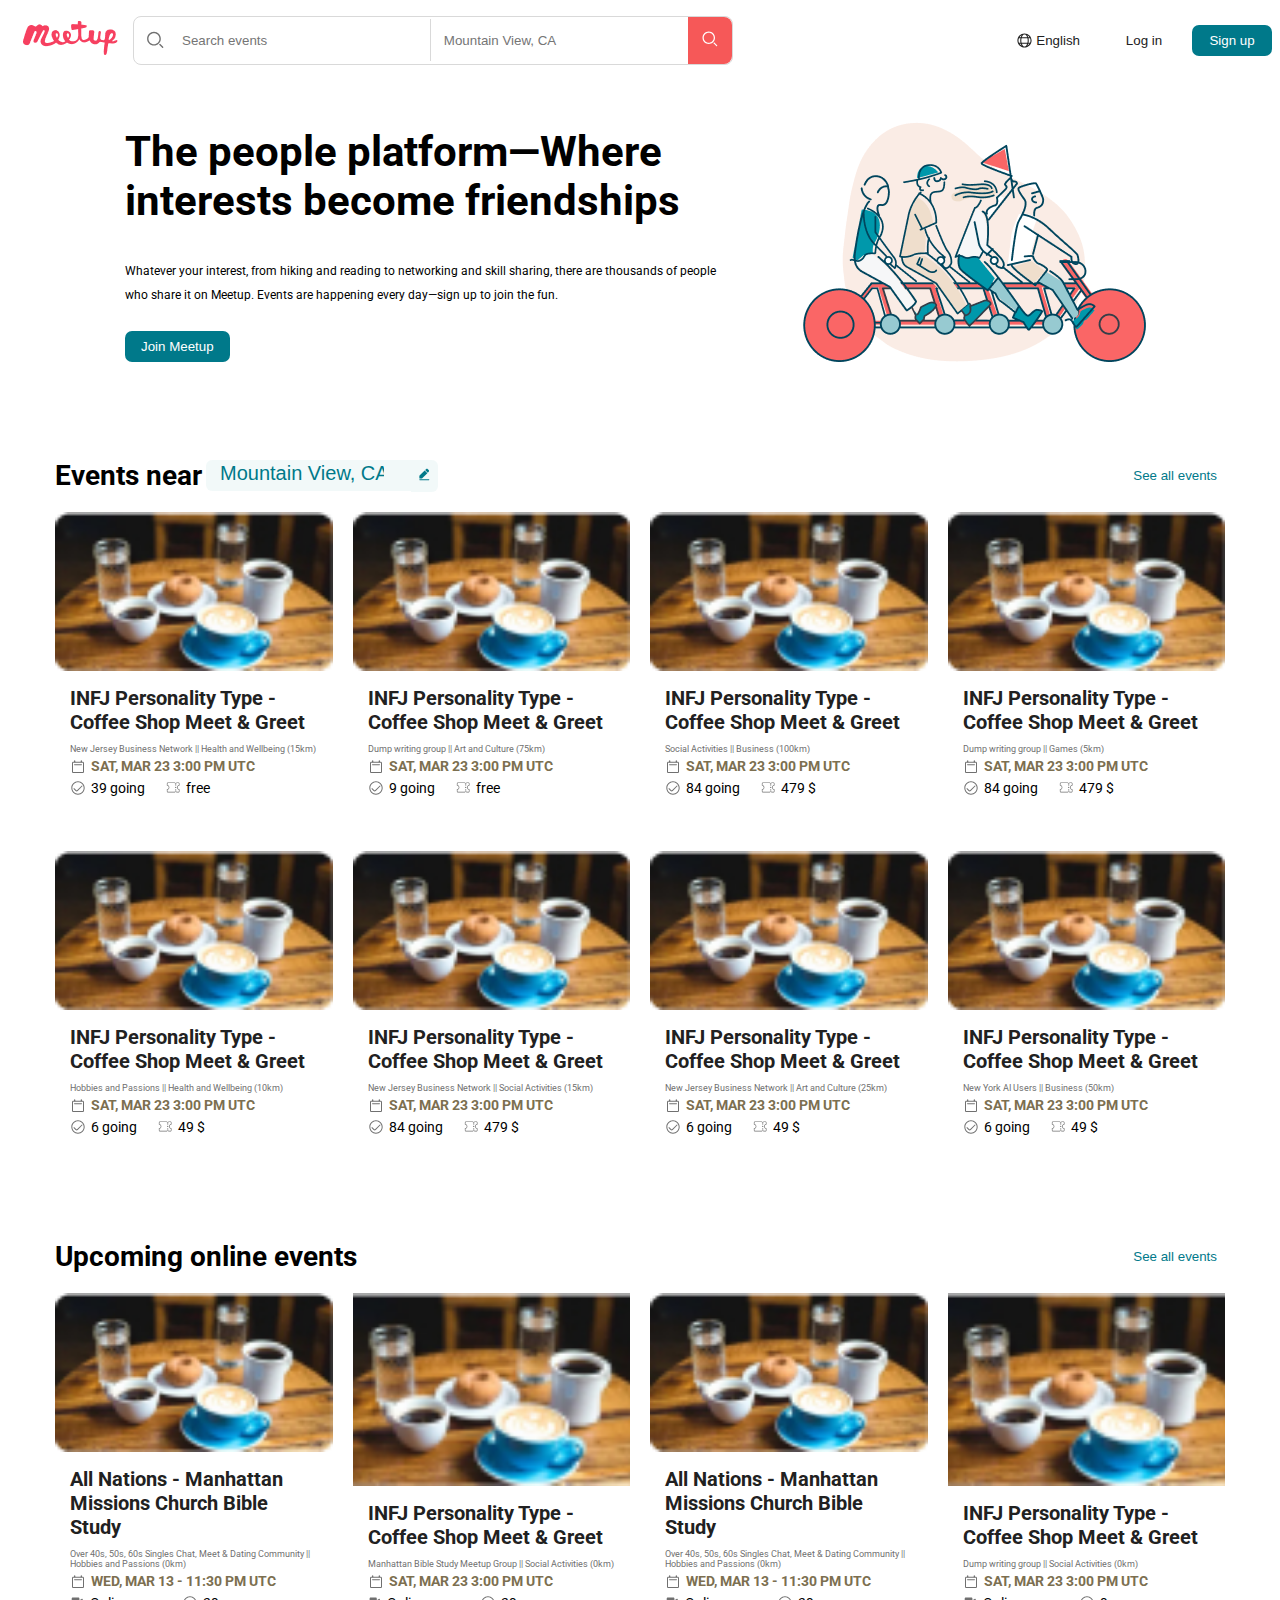
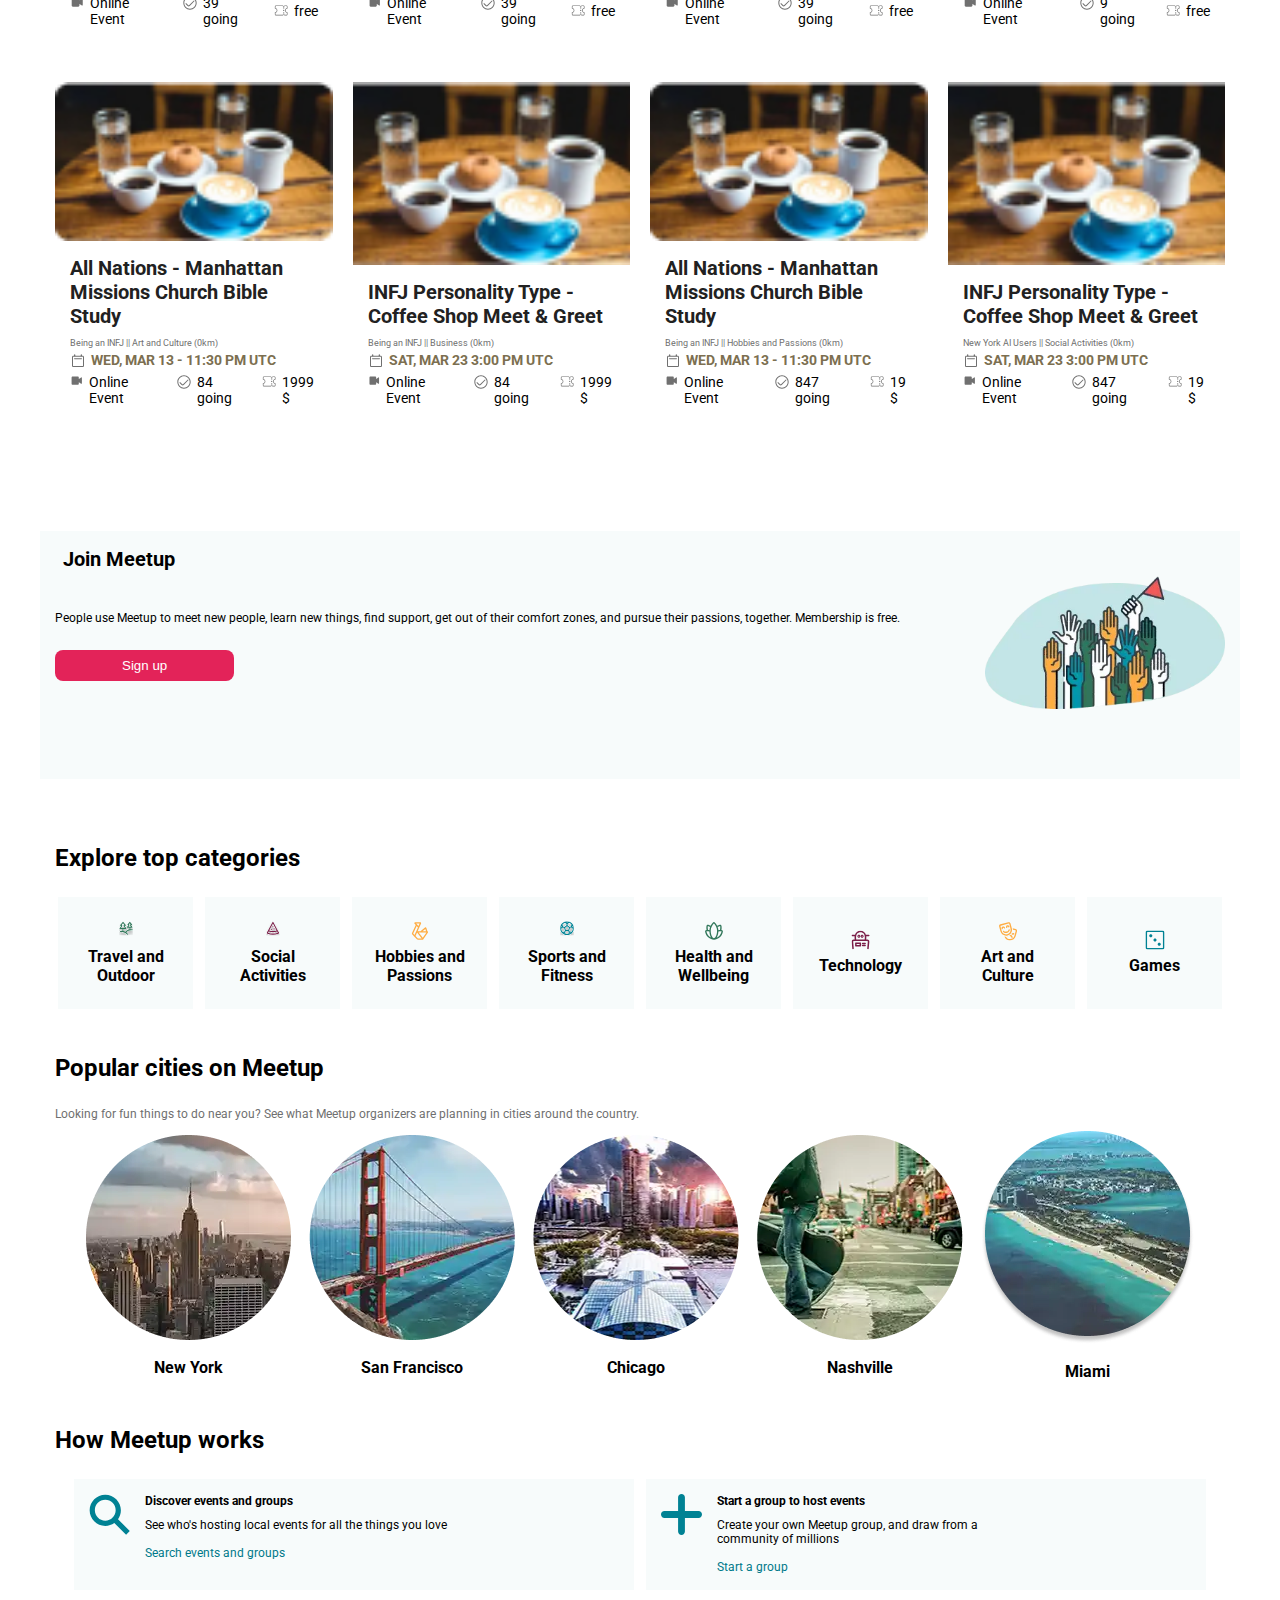
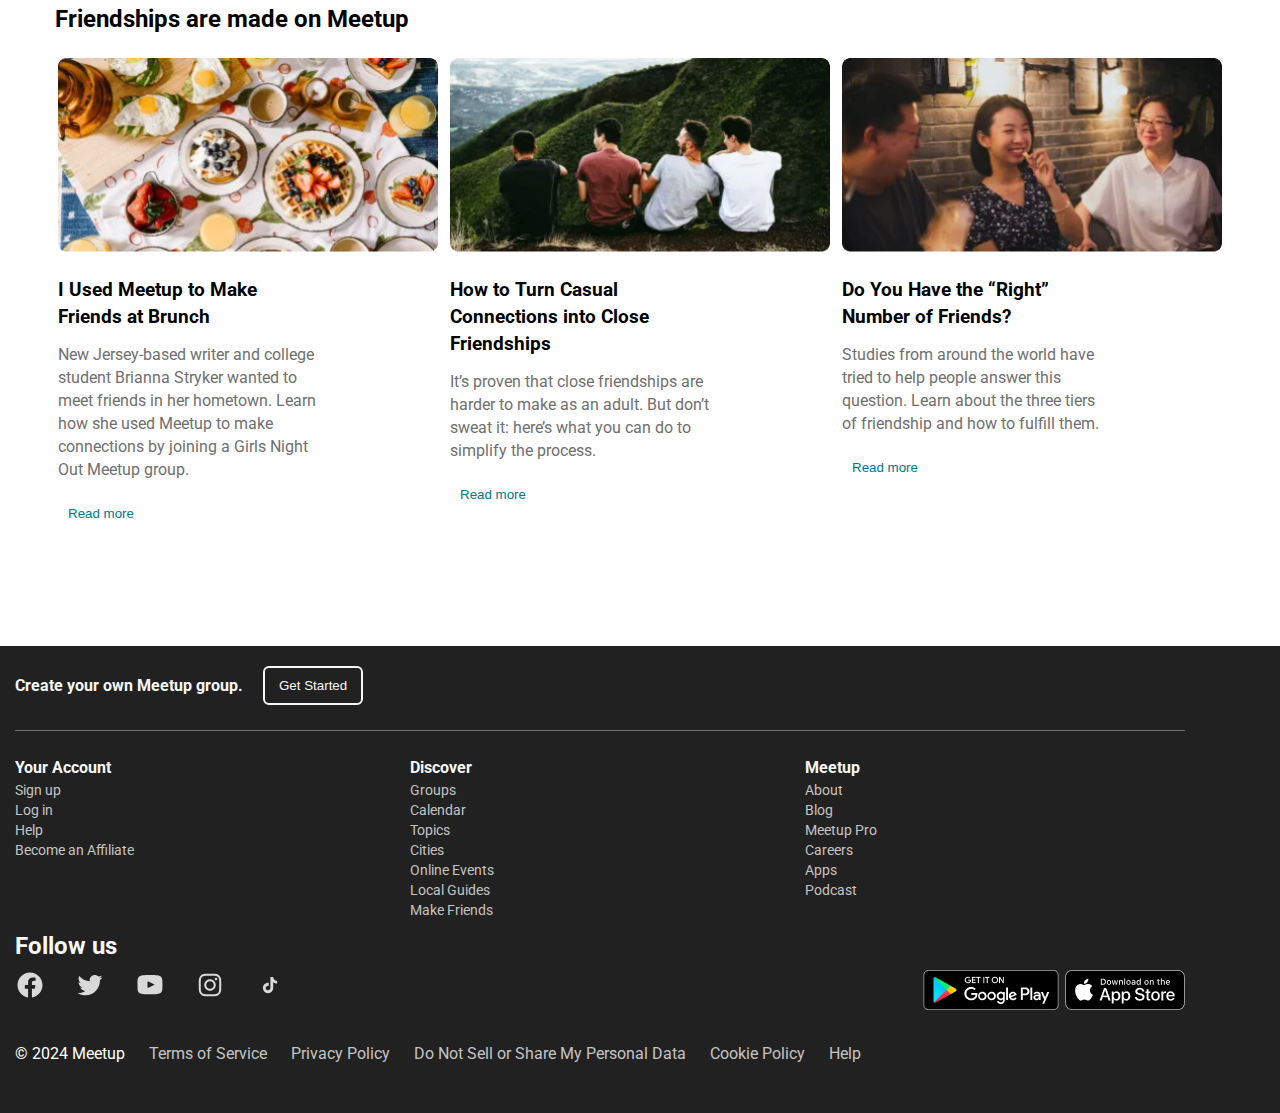
==== commit f68d24c2: "add all pages ang logik" ====
--- a/index.html
+++ b/index.html
@@ -56,7 +56,9 @@
             skill sharing, there are thousands of people who share it on Meetup.
             Events are happening every day—sign up to join the fun.
           </p>
-          <button class="sing-up" type="button">Join Meetup</button>
+          <a href="./filterPage.html">
+            <button class="sing-up" type="button">Join Meetup</button>
+          </a>
         </div>
         <img src="./assets/img/img-uns.png" alt="img uns" />
       </section>
--- a/styles/style.css
+++ b/styles/style.css
@@ -154,6 +154,10 @@
   row-gap: 10px;
   margin-bottom: 50px;
   .info-container {
+    display: flex;
+    flex-direction: column;
+    align-items: center;
+
     & > h1 {
       font-size: 25px;
     }
@@ -163,15 +167,19 @@
       line-height: 24px;
     }
 
-    & > button {
-      display: none;
-      background-color: #00798a;
-      color: #ffffff;
-      border-radius: 7px;
-      padding: 8px 16px;
-      border: none;
-      max-width: 130px;
-      cursor: pointer;
+    & > a {
+      /* display: none;*/
+      text-decoration: none;
+      & > button {
+        /* display: none; */
+        background-color: #00798a;
+        color: #ffffff;
+        border-radius: 7px;
+        padding: 8px 16px;
+        border: none;
+        max-width: 130px;
+        cursor: pointer;
+      }
     }
   }
 
@@ -182,12 +190,14 @@
   @media (width >= 768px) {
     flex-direction: row;
     column-gap: 50px;
+
     & > img {
       max-width: 400px;
     }
     .info-container {
       display: flex;
       flex-direction: column;
+      align-items: flex-start;
       max-width: 600px;
       row-gap: 24px;
 
@@ -200,8 +210,12 @@
         line-height: 24px;
       }
 
-      & > button {
+      & > a {
+        width: fit-content;
         display: block;
+        & > button {
+          display: block;
+        }
       }
     }
   }
@@ -284,6 +298,8 @@
   height: 80px;
   object-fit: cover;
   @media (width >= 768px) {
+    width: 270px;
+    height: 150px;
     width: 100%;
     height: 100%;
   }
@@ -781,6 +797,17 @@
 }
 
 /* ==============================Page 2 ====================================== */
+.container-content-filter {
+  padding: 0 15px;
+  max-width: 1200px;
+  display: flex;
+  margin-bottom: 50px;
+  width: 100%;
+  justify-content: space-between;
+}
+.filter-wrap {
+  max-width: 600px;
+}
 .events-header {
   width: 100%;
   margin-top: 22px;
@@ -821,3 +848,49 @@
     border: none;
   }
 }
+
+.container-event-filter {
+  display: grid;
+  grid-template-columns: repeat(auto-fit, minmax(370px, 1fr));
+  margin-top: 10px;
+  grid-gap: 20px;
+
+  & > .event-card {
+    border-top: 1px solid #d9d9d9;
+    padding: 10px 0;
+    overflow: hidden;
+    display: flex;
+    align-items: center;
+    flex-direction: row;
+
+    & > img {
+      max-width: 150px;
+    }
+
+    .event-info {
+      padding: 15px;
+    }
+
+    .event-date {
+      font-weight: bold;
+      margin-bottom: 5px;
+      color: #7c6f50;
+      font-size: 9px;
+      text-transform: uppercase;
+      line-height: 13px;
+
+      img {
+        order: -1;
+      }
+    }
+  }
+}
+
+.map-wrap {
+  display: none;
+  @media (width >= 768px) {
+    display: block;
+    margin-top: 22px;
+    max-width: 350px;
+  }
+}
